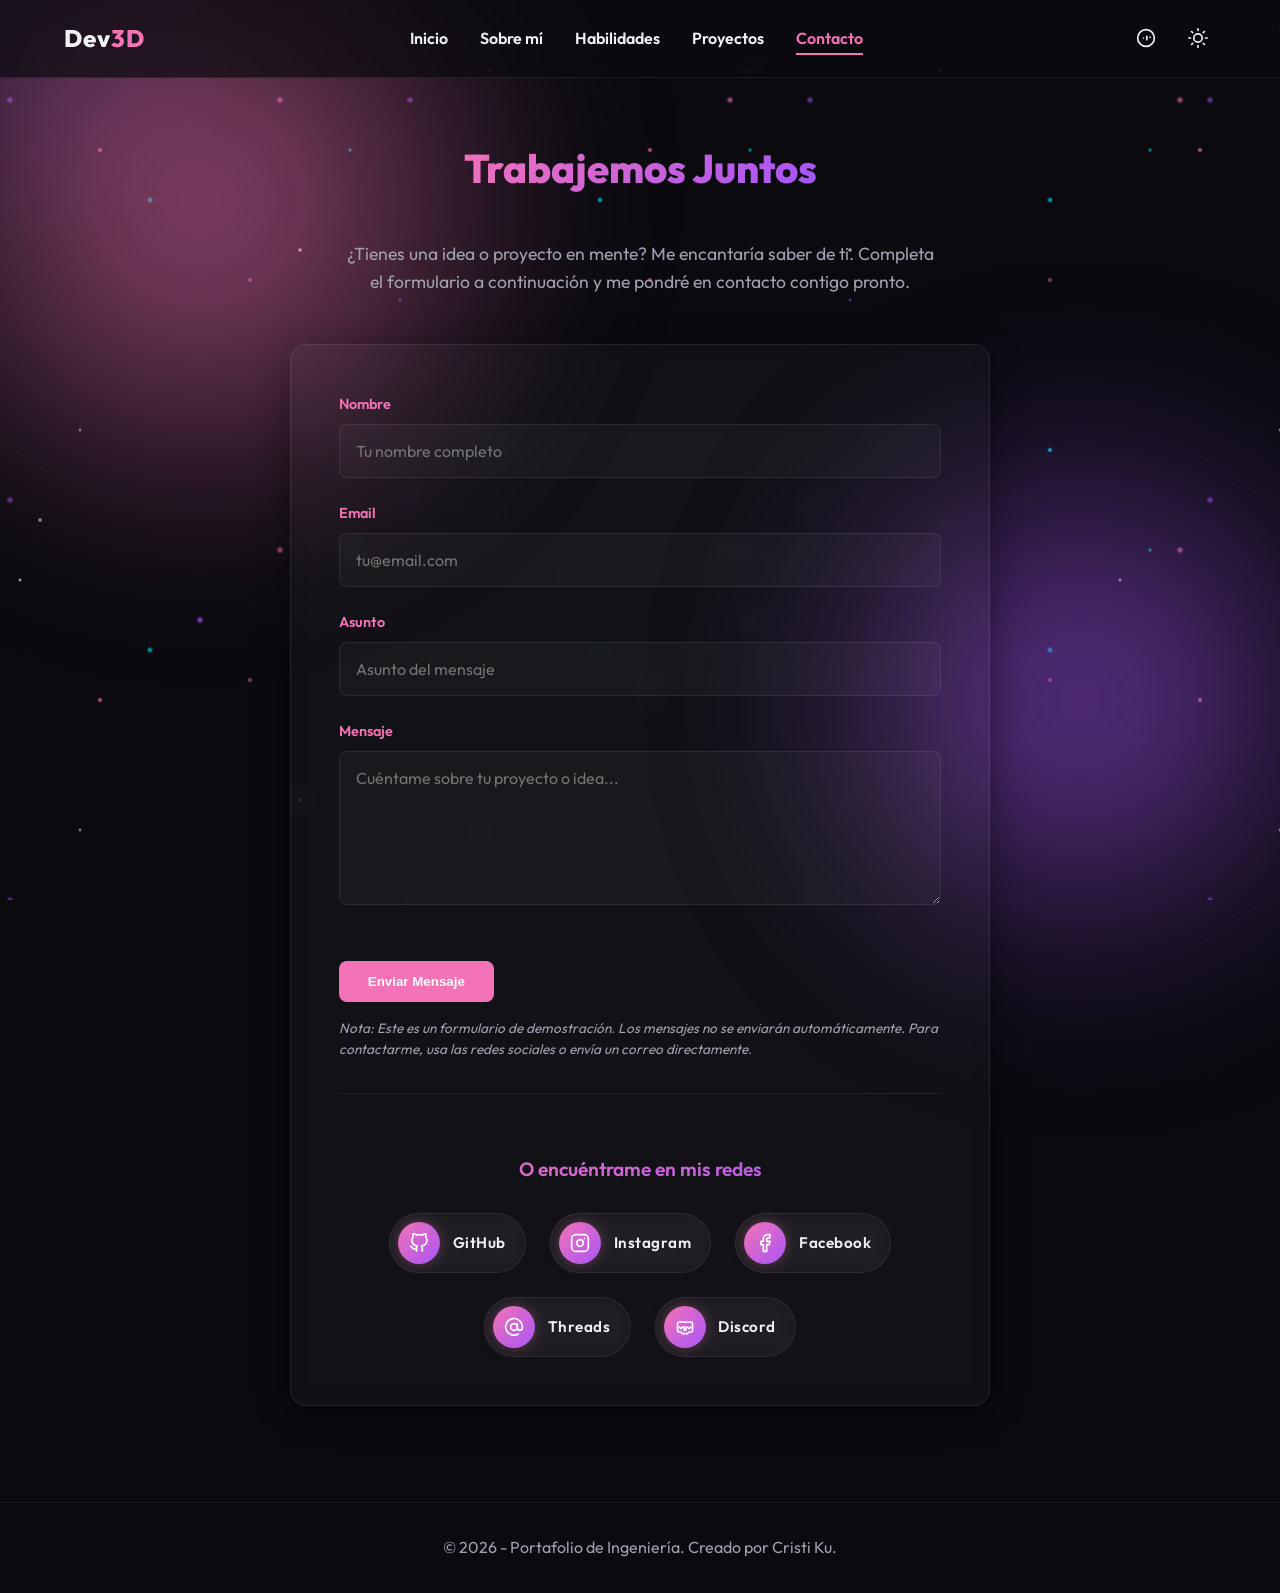
==== contacto.html @ 5390fcb7 "Add new pages: habilidades.html, proyectos.html, and sobre-mi.html with responsive design and intera" ====
<!DOCTYPE html>
<html lang="es">

<head>
    <meta charset="UTF-8">
    <meta name="viewport" content="width=device-width, initial-scale=1.0">
    <title>Contacto | Dev3D</title>

    <!-- Google Fonts -->
    <link rel="preconnect" href="https://fonts.googleapis.com">
    <link rel="preconnect" href="https://fonts.gstatic.com" crossorigin>
    <link href="https://fonts.googleapis.com/css2?family=Outfit:wght@300;400;600;800&display=swap" rel="stylesheet">

    <!-- CSS -->
    <link rel="stylesheet" href="./style.css">
</head>

<body>
    <!-- Efecto Galaxia -->
    <div id="galaxy-stars"></div>
    
    <!-- Efectos Extra Increíbles -->
    <div class="shooting-stars">
        <span></span><span></span><span></span><span></span><span></span><span></span>
    </div>
    <div class="magical-dust"></div>
    <div id="cursor-glow"></div>

    <!-- Navbar -->
    <header class="glass-header">
        <div class="logo">Dev<span>3D</span></div>
        <nav>
            <ul class="nav-links">
                <li><a href="./index.html">Inicio</a></li>
                <li><a href="./sobre-mi.html">Sobre mí</a></li>
                <li><a href="./habilidades.html">Habilidades</a></li>
                <li><a href="./proyectos.html">Proyectos</a></li>
                <li><a href="./contacto.html" class="active">Contacto</a></li>
            </ul>
        </nav>
        <div class="header-buttons">
            <button id="spotify-toggle" class="btn-spotify" title="Abrir Playlist de Spotify">
                <svg xmlns="http://www.w3.org/2000/svg" width="20" height="20" viewBox="0 0 24 24" fill="currentColor">
                    <circle cx="12" cy="12" r="10" fill="none" stroke="currentColor" stroke-width="2"/>
                    <path d="M8 12a1 1 0 1 1 2 0 1 1 0 0 1-2 0zm4-2a1 1 0 1 1 2 0v4a1 1 0 1 1-2 0v-4zm4 1a1 1 0 1 1 2 0 1 1 0 0 1-2 0z" fill="currentColor"/>
                </svg>
            </button>
            <button id="theme-toggle" class="btn-theme">
            <svg class="sun-icon" xmlns="http://www.w3.org/2000/svg" width="20" height="20" viewBox="0 0 24 24"
                fill="none" stroke="currentColor" stroke-width="2" stroke-linecap="round" stroke-linejoin="round">
                <circle cx="12" cy="12" r="5"></circle>
                <line x1="12" y1="1" x2="12" y2="3"></line>
                <line x1="12" y1="21" x2="12" y2="23"></line>
                <line x1="4.22" y1="4.22" x2="5.64" y2="5.64"></line>
                <line x1="18.36" y1="18.36" x2="19.78" y2="19.78"></line>
                <line x1="1" y1="12" x2="3" y2="12"></line>
                <line x1="21" y1="12" x2="23" y2="12"></line>
                <line x1="4.22" y1="19.78" x2="5.64" y2="18.36"></line>
                <line x1="18.36" y1="5.64" x2="19.78" y2="4.22"></line>
            </svg>
            <svg class="moon-icon" xmlns="http://www.w3.org/2000/svg" width="20" height="20" viewBox="0 0 24 24"
                fill="none" stroke="currentColor" stroke-width="2" stroke-linecap="round" stroke-linejoin="round"
                style="display: none;">
                <path d="M21 12.79A9 9 0 1 1 11.21 3 7 7 0 0 0 21 12.79z"></path>
            </svg>
        </button>
    </header>

    <!-- Spotify Modal Widget -->
    <div id="spotify-modal" class="spotify-modal">
        <div class="spotify-modal-content">
            <button class="spotify-close" id="spotify-close">&times;</button>
            <iframe style="border-radius: 12px;" src="https://open.spotify.com/embed/playlist/27rdnpNj0qfIB7ewwz4Sfk?utm_source=generator" width="100%" height="380" frameBorder="0" allowfullscreen="" allow="autoplay; clipboard-write; encrypted-media; fullscreen; picture-in-picture" loading="lazy"></iframe>
        </div>
    </div>

    <!-- Página Contacto -->
    <section class="page-section">
        <h1 class="section-title"><span class="gradient-text">Trabajemos Juntos</span></h1>
        <p class="section-description">¿Tienes una idea o proyecto en mente? Me encantaría saber de ti. Completa el formulario a continuación y me pondré en contacto contigo pronto.</p>

        <div class="contact-container glass-card">
            <form id="contact-form">
                <div class="form-group">
                    <label for="name">Nombre</label>
                    <input type="text" id="name" placeholder="Tu nombre completo" required>
                </div>

                <div class="form-group">
                    <label for="email">Email</label>
                    <input type="email" id="email" placeholder="tu@email.com" required>
                </div>

                <div class="form-group">
                    <label for="subject">Asunto</label>
                    <input type="text" id="subject" placeholder="Asunto del mensaje" required>
                </div>

                <div class="form-group">
                    <label for="message">Mensaje</label>
                    <textarea id="message" rows="6" placeholder="Cuéntame sobre tu proyecto o idea..." required></textarea>
                </div>

                <button type="submit" class="btn-primary">Enviar Mensaje</button>
                <p class="form-note">Nota: Este es un formulario de demostración. Los mensajes no se enviarán automáticamente. Para contactarme, usa las redes sociales o envía un correo directamente.</p>
            </form>

            <!-- Redes Sociales -->
            <div class="social-links">
                <h2 class="gradient-text" style="text-align: center; margin: 2rem 0 1rem; font-weight: 600; font-size: 1.2rem;">O encuéntrame en mis redes</h2>
                <div class="social-icons-container">
                    <a href="https://github.com/CristinaKu16" target="_blank" class="social-icon github" title="GitHub">
                        <span class="icon-wrapper">
                            <svg xmlns="http://www.w3.org/2000/svg" width="24" height="24" viewBox="0 0 24 24" fill="none" stroke="currentColor" stroke-width="2" stroke-linecap="round" stroke-linejoin="round"><path d="M9 19c-5 1.5-5-2.5-7-3m14 6v-3.87a3.37 3.37 0 0 0-.94-2.61c3.14-.35 6.44-1.54 6.44-7A5.44 5.44 0 0 0 20 4.77 5.07 5.07 0 0 0 19.91 1S18.73.65 16 2.48a13.38 13.38 0 0 0-7 0C6.27.65 5.09 1 5.09 1A5.07 5.07 0 0 0 5 4.77a5.44 5.44 0 0 0-1.5 3.78c0 5.42 3.3 6.61 6.44 7A3.37 3.37 0 0 0 9 18.13V22"></path></svg>
                        </span>
                        <span class="social-text">GitHub</span>
                    </a>
                    <a href="https://www.instagram.com/crisnx._/" target="_blank" class="social-icon instagram" title="Instagram">
                        <span class="icon-wrapper">
                            <svg xmlns="http://www.w3.org/2000/svg" width="24" height="24" viewBox="0 0 24 24" fill="none" stroke="currentColor" stroke-width="2" stroke-linecap="round" stroke-linejoin="round"><rect x="2" y="2" width="20" height="20" rx="5" ry="5"></rect><path d="M16 11.37A4 4 0 1 1 12.63 8 4 4 0 0 1 16 11.37z"></path><line x1="17.5" y1="6.5" x2="17.51" y2="6.5"></line></svg>
                        </span>
                        <span class="social-text">Instagram</span>
                    </a>
                    <a href="https://www.facebook.com/share/1BVay3SPo3/" target="_blank" class="social-icon facebook" title="Facebook">
                        <span class="icon-wrapper">
                            <svg xmlns="http://www.w3.org/2000/svg" width="24" height="24" viewBox="0 0 24 24" fill="none" stroke="currentColor" stroke-width="2" stroke-linecap="round" stroke-linejoin="round"><path d="M18 2h-3a5 5 0 0 0-5 5v3H7v4h3v8h4v-8h3l1-4h-4V7a1 1 0 0 1 1-1h3z"></path></svg>
                        </span>
                        <span class="social-text">Facebook</span>
                    </a>
                    <a href="https://www.threads.com/@crisnx._" target="_blank" class="social-icon threads" title="Threads">
                        <span class="icon-wrapper">
                            <svg xmlns="http://www.w3.org/2000/svg" width="24" height="24" viewBox="0 0 24 24" fill="none" stroke="currentColor" stroke-width="2" stroke-linecap="round" stroke-linejoin="round"><circle cx="12" cy="12" r="4"/><path d="M16 8v5a3 3 0 0 0 6 0v-1a10 10 0 1 0-4.8 8.4"/></svg>
                        </span>
                        <span class="social-text">Threads</span>
                    </a>
                    <a href="javascript:void(0);" onclick="alert('Mi usuario de Discord es: cristina_ku');" class="social-icon discord" title="Discord: cristina_ku">
                        <span class="icon-wrapper">
                            <svg xmlns="http://www.w3.org/2000/svg" width="24" height="24" viewBox="0 0 24 24" fill="none" stroke="currentColor" stroke-width="2" stroke-linecap="round" stroke-linejoin="round"><path d="m9 12-2 2-2-2"/><path d="m15 12 2 2 2-2"/><path d="M11 12v4"/><path d="M13 12v4"/><path d="M21 16V8a2 2 0 0 0-2-2H5a2 2 0 0 0-2 2v8a2 2 0 0 0 2 2h2l2 2h6l2-2h2a2 2 0 0 0 2-2z"/></svg>
                        </span>
                        <span class="social-text">Discord</span>
                    </a>
                </div>
            </div>
        </div>
    </section>

    <footer>
        <p>&copy; 2026 - Portafolio de Ingeniería. Creado por Cristi Ku.</p>
    </footer>

    <!-- Script de Temas y Efectos -->
    <script>
        // Cursor Glow
        const cursorGlow = document.getElementById('cursor-glow');
        document.addEventListener('mousemove', (e) => {
            cursorGlow.style.left = e.clientX + 'px';
            cursorGlow.style.top = e.clientY + 'px';
        });

        // Generate Magical Dust
        const dustContainer = document.querySelector('.magical-dust');
        for (let i = 0; i < 40; i++) {
            const particle = document.createElement('div');
            particle.classList.add('dust-particle');
            particle.style.left = Math.random() * 100 + 'vw';
            particle.style.animationDelay = Math.random() * 8 + 's';
            particle.style.animationDuration = 5 + Math.random() * 5 + 's';
            dustContainer.appendChild(particle);
        }

        // Theme Toggle
        const themeToggleBtn = document.getElementById('theme-toggle');
        const sunIcon = document.querySelector('.sun-icon');
        const moonIcon = document.querySelector('.moon-icon');

        themeToggleBtn.addEventListener('click', () => {
            document.body.classList.toggle('light-mode');
            
            if (document.body.classList.contains('light-mode')) {
                sunIcon.style.display = 'none';
                moonIcon.style.display = 'block';
                localStorage.setItem('theme', 'light');
            } else {
                sunIcon.style.display = 'block';
                moonIcon.style.display = 'none';
                localStorage.setItem('theme', 'dark');
            }
        });

        // Cargar tema guardado
        const savedTheme = localStorage.getItem('theme');
        if (savedTheme === 'light') {
            document.body.classList.add('light-mode');
            sunIcon.style.display = 'none';
            moonIcon.style.display = 'block';
        }

        // Formulario
        const contactForm = document.getElementById('contact-form');
        contactForm.addEventListener('submit', (e) => {
            e.preventDefault();
            alert('¡Gracias por tu mensaje! Aunque este es un formulario de demostración, tu mensaje ha sido procesado. Pronto me pondré en contacto contigo.');
            contactForm.reset();
        });

        // Spotify Widget Toggle
        const spotifyToggle = document.getElementById('spotify-toggle');
        const spotifyModal = document.getElementById('spotify-modal');
        const spotifyClose = document.getElementById('spotify-close');

        spotifyToggle.addEventListener('click', () => {
            spotifyModal.classList.toggle('active');
        });

        spotifyClose.addEventListener('click', () => {
            spotifyModal.classList.remove('active');
        });

        spotifyModal.addEventListener('click', (e) => {
            if (e.target === spotifyModal) {
                spotifyModal.classList.remove('active');
            }
        });
    </script>
</body>

</html>
---- style.css ----
/* Variables de CSS para modo oscuro y claro */
:root {
    --bg-primary: #0a0a0f;
    --bg-secondary: #13131a;
    --text-primary: #f0f0f5;
    --text-secondary: #a0a0b0;
    --accent-color: #f472b6;
    --accent-hover: #ec4899;
    --gradient-start: #f472b6;
    --gradient-end: #a855f7;
    --glass-bg: rgba(255, 255, 255, 0.03);
    --glass-border: rgba(255, 255, 255, 0.08);
    --card-shadow: 0 8px 32px 0 rgba(0, 0, 0, 0.37);
    --transition-speed: 0.3s;
}

/* Variables para el modo claro */
body.light-mode {
    --bg-primary: #fdf2f8;
    --bg-secondary: #ffffff;
    --text-primary: #1a1a24;
    --text-secondary: #4a4a5a;
    --accent-color: #ec4899;
    --accent-hover: #db2777;
    --gradient-start: #ec4899;
    --gradient-end: #9333ea;
    --glass-bg: rgba(255, 192, 203, 0.1);
    --glass-border: rgba(236, 72, 153, 0.2);
    --card-shadow: 0 8px 32px 0 rgba(236, 72, 153, 0.15);
}

/* Reset y Base */
* {
    margin: 0;
    padding: 0;
    box-sizing: border-box;
    scroll-behavior: smooth;
}

body {
    font-family: 'Outfit', sans-serif;
    background-color: var(--bg-primary);
    color: var(--text-primary);
    line-height: 1.6;
    transition: background-color var(--transition-speed) ease, color var(--transition-speed) ease;
    overflow-x: hidden;
    position: relative;
    cursor: url('data:image/svg+xml;utf8,<svg xmlns="http://www.w3.org/2000/svg" width="28" height="28" viewBox="0 0 24 24" fill="%23a855f7" stroke="%23ffffff" stroke-width="1.5" stroke-linejoin="round"><path d="M3 3l7.07 16.97 2.51-7.39 7.39-2.51L3 3z"/></svg>') 3 3, auto;
}

/* Custom Cursor para elementos interactivos */
a, button, input, textarea, .btn-primary, .btn-secondary, .social-icon {
    cursor: url('data:image/svg+xml;utf8,<svg xmlns="http://www.w3.org/2000/svg" width="32" height="32" viewBox="0 0 24 24" fill="none" stroke="%23f472b6" stroke-width="2" stroke-linecap="round" stroke-linejoin="round"><circle cx="12" cy="12" r="5"/><line x1="12" y1="1" x2="12" y2="7"/><line x1="12" y1="17" x2="12" y2="23"/><line x1="1" y1="12" x2="7" y2="12"/><line x1="17" y1="12" x2="23" y2="12"/></svg>') 16 16, pointer !important;
}

/* Bolas de luz flotantes y animadas de fondo */
body::before, body::after {
    content: '';
    position: fixed;
    border-radius: 50%;
    filter: blur(100px);
    z-index: -1;
    animation: floatBlobs 20s infinite ease-in-out alternate;
    opacity: 0.7;
    pointer-events: none;
}

body::before {
    width: 700px;
    height: 700px;
    background: radial-gradient(circle, var(--gradient-start) 0%, transparent 70%);
    top: -150px;
    left: -150px;
}

body::after {
    width: 600px;
    height: 600px;
    background: radial-gradient(circle, var(--gradient-end) 0%, transparent 70%);
    bottom: -100px;
    right: -100px;
    animation-direction: alternate-reverse;
    animation-delay: -5s;
}

@keyframes floatBlobs {
    0% {
        transform: translate(0, 0) scale(1) rotate(0deg);
    }
    33% {
        transform: translate(40vw, 20vh) scale(1.4) rotate(45deg);
    }
    66% {
        transform: translate(-20vw, 50vh) scale(0.8) rotate(90deg);
    }
    100% {
        transform: translate(30vw, -20vh) scale(1.2) rotate(180deg);
    }
}

/* Efecto Galaxia (Estrellas en Parallax) */
#galaxy-stars, #galaxy-stars::before, #galaxy-stars::after {
    content: '';
    position: fixed;
    top: 0; left: 0; right: 0; bottom: 0;
    z-index: -2;
    background: transparent;
    pointer-events: none;
}

#galaxy-stars {
    background-image: 
        radial-gradient(2px 2px at 20px 30px, #ffffff, transparent), 
        radial-gradient(3px 3px at 100px 150px, #f472b6, transparent), 
        radial-gradient(4px 4px at 200px 70px, #a855f7, transparent), 
        radial-gradient(2.5px 2.5px at 300px 250px, #ffffff, transparent),
        radial-gradient(3px 3px at 500px 450px, #00f2fe, transparent);
    background-size: 550px 550px;
    animation: starsAnim 60s linear infinite;
    opacity: 0.95;
}

#galaxy-stars::before {
    background-image: 
        radial-gradient(2.5px 2.5px at 40px 70px, #ffffff, transparent), 
        radial-gradient(3.5px 3.5px at 150px 200px, #00f2fe, transparent), 
        radial-gradient(4px 4px at 280px 100px, #f472b6, transparent),
        radial-gradient(2px 2px at 400px 300px, #a855f7, transparent);
    background-size: 450px 450px;
    animation: starsAnim 40s linear infinite;
    opacity: 0.85;
}

#galaxy-stars::after {
    background-image: 
        radial-gradient(4px 4px at 10px 100px, #a855f7, transparent), 
        radial-gradient(2px 2px at 80px 30px, #ffffff, transparent), 
        radial-gradient(3px 3px at 250px 280px, #f472b6, transparent),
        radial-gradient(2.5px 2.5px at 350px 150px, #00f2fe, transparent);
    background-size: 400px 400px;
    animation: starsAnim 25s linear infinite;
    opacity: 0.75;
}

@keyframes starsAnim {
    from { background-position: 0 0; }
    to { background-position: -500px -1000px; }
}

/* Shooting Stars */
.shooting-stars {
    position: fixed;
    top: 0; left: 0; width: 100vw; height: 100vh;
    z-index: -1;
    pointer-events: none;
    transform: rotate(35deg);
}

.shooting-stars span {
    position: absolute;
    top: 50%; left: 50%;
    width: 3px; height: 3px;
    background: #fff;
    border-radius: 50%;
    box-shadow: 0 0 0 4px rgba(255, 255, 255, 0.1), 0 0 0 8px rgba(255, 255, 255, 0.1), 0 0 20px rgba(255, 255, 255, 1);
    animation: shoot 3s linear infinite;
    opacity: 0;
}

.shooting-stars span::before {
    content: '';
    position: absolute;
    top: 50%;
    transform: translateY(-50%);
    width: 200px;
    height: 1px;
    background: linear-gradient(90deg, #fff, transparent);
}

.shooting-stars span:nth-child(1) { top: 10%; left: 20%; animation-delay: 0s; animation-duration: 4s; }
.shooting-stars span:nth-child(2) { top: 30%; left: 80%; animation-delay: 1.5s; animation-duration: 3s; }
.shooting-stars span:nth-child(3) { top: 60%; left: 40%; animation-delay: 2.8s; animation-duration: 5s; }
.shooting-stars span:nth-child(4) { top: 80%; left: 10%; animation-delay: 0.5s; animation-duration: 3.5s; }
.shooting-stars span:nth-child(5) { top: 40%; left: 50%; animation-delay: 3s; animation-duration: 4.5s; }
.shooting-stars span:nth-child(6) { top: 20%; left: 90%; animation-delay: 1s; animation-duration: 3.2s; }

@keyframes shoot {
    0% { transform: translateX(0); opacity: 1; }
    20% { opacity: 1; }
    100% { transform: translateX(-1500px); opacity: 0; }
}

/* Magical Dust Particles */
.magical-dust {
    position: fixed;
    top: 0; left: 0; width: 100vw; height: 100vh;
    z-index: -1;
    pointer-events: none;
}

.dust-particle {
    position: absolute;
    width: 4px; height: 4px;
    background: var(--gradient-end);
    border-radius: 50%;
    box-shadow: 0 0 12px var(--gradient-end);
    animation: floatUp 8s infinite ease-in;
    opacity: 0;
}

@keyframes floatUp {
    0% { transform: translateY(100vh) scale(0); opacity: 0; }
    20% { opacity: 0.8; }
    80% { opacity: 0.5; }
    100% { transform: translateY(-20vh) scale(1.5); opacity: 0; }
}

/* Interactive Cursor Glow */
#cursor-glow {
    position: fixed;
    width: 600px; height: 600px;
    border-radius: 50%;
    background: radial-gradient(circle, rgba(168,85,247,0.15) 0%, transparent 60%);
    pointer-events: none;
    z-index: -1;
    transform: translate(-50%, -50%);
    transition: width 0.3s, height 0.3s;
    mix-blend-mode: screen;
}

/* Tipografía */
h1, h2, h3 {
    font-weight: 800;
    line-height: 1.2;
}

.gradient-text {
    background: linear-gradient(135deg, var(--gradient-start), var(--gradient-end), var(--gradient-start));
    background-size: 200% auto;
    animation: shine 3s linear infinite;
    -webkit-background-clip: text;
    -webkit-text-fill-color: transparent;
    background-clip: text;
    color: transparent;
}

@keyframes shine {
    to {
      background-position: 200% center;
    }
}

.section-title {
    text-align: center;
    font-size: 2.5rem;
    margin-bottom: 3rem;
}

/* Componentes Glassmorphism */
.glass-header {
    position: fixed;
    top: 0;
    width: 100%;
    padding: 1.2rem 5%;
    display: flex;
    justify-content: space-between;
    align-items: center;
    background: rgba(10, 10, 15, 0.7);
    backdrop-filter: blur(12px);
    -webkit-backdrop-filter: blur(12px);
    border-bottom: 1px solid var(--glass-border);
    z-index: 1000;
    transition: background var(--transition-speed) ease;
}

body.light-mode .glass-header {
    background: rgba(248, 249, 250, 0.8);
}

.glass-card {
    background: var(--glass-bg);
    backdrop-filter: blur(10px);
    -webkit-backdrop-filter: blur(10px);
    border: 1px solid var(--glass-border);
    border-radius: 16px;
    box-shadow: var(--card-shadow);
    transition: transform var(--transition-speed) ease, box-shadow var(--transition-speed) ease;
}

.glass-card:hover {
    transform: translateY(-8px) scale(1.02);
    box-shadow: 0 15px 40px 0 rgba(244, 114, 182, 0.25);
    border-color: rgba(244, 114, 182, 0.4);
}

body.light-mode .glass-card:hover {
    transform: translateY(-8px) scale(1.02);
    box-shadow: 0 15px 40px 0 rgba(236, 72, 153, 0.25);
    border-color: rgba(236, 72, 153, 0.4);
}

/* Navbar */
.logo {
    font-size: 1.5rem;
    font-weight: 800;
    letter-spacing: 1px;
}

.logo span {
    color: var(--accent-color);
}

nav ul.nav-links {
    display: flex;
    list-style: none;
    gap: 2rem;
}

nav ul.nav-links a {
    color: var(--text-primary);
    text-decoration: none;
    font-weight: 600;
    font-size: 1rem;
    position: relative;
    transition: all 0.3s;
    display: inline-block;
}

nav ul.nav-links a:hover {
    color: var(--accent-color);
    transform: translateY(-2px);
}

nav ul.nav-links a::after {
    content: '';
    position: absolute;
    width: 0;
    height: 2px;
    bottom: -4px;
    left: 0;
    background-color: var(--accent-color);
    transition: width 0.3s;
}

nav ul.nav-links a:hover::after {
    width: 100%;
}

.btn-theme {
    background: none;
    border: none;
    color: var(--text-primary);
    cursor: pointer;
    padding: 0.5rem;
    border-radius: 50%;
    display: flex;
    align-items: center;
    justify-content: center;
    transition: background 0.3s;
}

.btn-theme:hover {
    background: var(--glass-border);
}

/* Header Buttons Container */
.header-buttons {
    display: flex;
    gap: 1rem;
    align-items: center;
}

/* Spotify Toggle Button */
.btn-spotify {
    background: none;
    border: none;
    color: var(--text-primary);
    cursor: pointer;
    padding: 0.5rem;
    border-radius: 50%;
    display: flex;
    align-items: center;
    justify-content: center;
    transition: all 0.3s;
}

.btn-spotify:hover {
    background: var(--glass-border);
    transform: scale(1.1);
}

.btn-spotify:hover svg {
    filter: drop-shadow(0 0 8px var(--accent-color));
}

/* Spotify Modal */
.spotify-modal {
    position: fixed;
    top: 0;
    left: 0;
    width: 100%;
    height: 100%;
    background: rgba(0, 0, 0, 0.7);
    backdrop-filter: blur(5px);
    z-index: 2000;
    display: flex;
    align-items: center;
    justify-content: center;
    opacity: 0;
    visibility: hidden;
    transition: opacity 0.3s ease, visibility 0.3s ease;
    padding: 2rem;
}

.spotify-modal.active {
    opacity: 1;
    visibility: visible;
}

.spotify-modal-content {
    background: var(--bg-primary);
    border: 1px solid var(--glass-border);
    border-radius: 16px;
    padding: 2rem;
    width: 100%;
    max-width: 500px;
    max-height: 500px;
    overflow-y: auto;
    position: relative;
    box-shadow: 0 20px 60px rgba(0, 0, 0, 0.5);
    animation: slideUp 0.4s ease-out;
}

@keyframes slideUp {
    from {
        opacity: 0;
        transform: translateY(30px);
    }
    to {
        opacity: 1;
        transform: translateY(0);
    }
}

.spotify-close {
    position: absolute;
    top: 1rem;
    right: 1.5rem;
    background: none;
    border: none;
    font-size: 2rem;
    color: var(--text-primary);
    cursor: pointer;
    width: 40px;
    height: 40px;
    display: flex;
    align-items: center;
    justify-content: center;
    border-radius: 50%;
    transition: all 0.3s;
}

.spotify-close:hover {
    background: var(--glass-border);
    transform: rotate(90deg) scale(1.1);
}

/* Botones */
.btn-primary {
    display: inline-block;
    padding: 0.8rem 1.8rem;
    background: var(--accent-color);
    color: #fff;
    text-decoration: none;
    border-radius: 8px;
    font-weight: 600;
    border: none;
    cursor: pointer;
    transition: background 0.3s, transform 0.2s;
    margin-top: 1.5rem;
}

.btn-primary:hover {
    background: var(--accent-hover);
    transform: scale(1.08) translateY(-2px);
    box-shadow: 0 10px 20px -10px var(--accent-color);
}

.btn-secondary {
    display: inline-block;
    padding: 0.6rem 1.4rem;
    background: transparent;
    color: var(--accent-color);
    text-decoration: none;
    border-radius: 8px;
    font-weight: 600;
    border: 1px solid var(--accent-color);
    transition: all 0.3s;
}

.btn-secondary:hover {
    background: var(--accent-color);
    color: #fff;
    transform: scale(1.08) translateY(-2px);
    box-shadow: 0 10px 20px -10px var(--accent-color);
}

/* Secciones Generales */
section {
    padding: 6rem 5% 4rem;
    min-height: 100vh;
}

/* Hero / Sobre mí */
.hero-section {
    display: flex;
    align-items: center;
    justify-content: space-between;
    gap: 3rem;
    padding-top: 8rem;
}

.hero-content {
    flex: 1;
    padding: 3rem;
    z-index: 10;
    text-align: center;
}

.hero-content h1 {
    font-size: 3.5rem;
    margin-bottom: 1rem;
}

.hero-content p {
    color: var(--text-secondary);
    font-size: 1.1rem;
    margin-bottom: 2rem;
}

/* Interactive Animations for Hero */
.interactive-card {
    position: relative;
    overflow: visible; /* To allow badges to float outside slightly */
    animation: fadeUp 1s cubic-bezier(0.165, 0.84, 0.44, 1) forwards;
}

/* Pseudo element for glowing orb background effect */
.interactive-card::before {
    content: '';
    position: absolute;
    top: -50%;
    left: -50%;
    width: 200%;
    height: 200%;
    background: radial-gradient(circle, rgba(244,114,182,0.08) 0%, rgba(168,85,247,0.03) 40%, transparent 70%);
    pointer-events: none;
    animation: rotateOrb 20s linear infinite;
    z-index: -1;
}

@keyframes rotateOrb {
    0% { transform: rotate(0deg); }
    100% { transform: rotate(360deg); }
}

.floating-badges {
    position: absolute;
    top: -25px;
    left: 0;
    right: 0;
    display: flex;
    justify-content: space-around;
    pointer-events: none;
    z-index: 20;
}

.badge {
    background: var(--glass-bg);
    border: 1px solid rgba(244,114,182,0.5);
    padding: 0.5rem 1.2rem;
    border-radius: 20px;
    font-size: 0.9rem;
    font-weight: 600;
    color: var(--text-primary);
    backdrop-filter: blur(10px);
    box-shadow: 0 5px 15px rgba(244,114,182,0.2);
    animation: floatBadge 4s ease-in-out infinite alternate;
}

.badge-1 { animation-delay: 0s; transform-origin: center; }
.badge-2 { animation-delay: 2s; top: 15px; position: relative; }

@keyframes floatBadge {
    0% { transform: translateY(0px) rotate(-3deg); }
    100% { transform: translateY(-12px) rotate(3deg); }
}

.animated-title {
    display: flex;
    flex-direction: column;
    align-items: center;
    gap: 0.2rem;
    margin-bottom: 1.5rem;
    position: relative;
    z-index: 2;
}

.greeting {
    font-size: 1.4rem;
    font-weight: 400;
    color: var(--text-secondary);
    letter-spacing: 3px;
    text-transform: uppercase;
    opacity: 0;
    animation: slideRight 0.8s ease forwards 0.2s;
}

.name-highlight {
    font-size: 3.2rem;
    line-height: 1.1;
    opacity: 0;
    animation: popIn 0.8s cubic-bezier(0.175, 0.885, 0.32, 1.275) forwards 0.5s;
    text-shadow: 0 0 25px rgba(244,114,182,0.4);
}

.animated-desc {
    opacity: 0;
    animation: fadeUp 0.8s ease forwards 0.8s;
}

.animated-grid {
    opacity: 0;
    animation: fadeUp 0.8s ease forwards 1.1s;
}

.interactive-card .btn-primary {
    opacity: 0;
    animation: fadeUp 0.8s ease forwards 1.4s;
    position: relative;
    overflow: hidden;
}

.interactive-card .btn-primary::after {
    content: '';
    position: absolute;
    top: 0;
    left: -100%;
    width: 50%;
    height: 100%;
    background: linear-gradient(90deg, transparent, rgba(255,255,255,0.4), transparent);
    animation: shineSweep 3s infinite 2s;
}

@keyframes shineSweep {
    0% { left: -100%; }
    20% { left: 200%; }
    100% { left: 200%; }
}

@keyframes fadeUp {
    from { opacity: 0; transform: translateY(30px); }
    to { opacity: 1; transform: translateY(0); }
}

@keyframes slideRight {
    from { opacity: 0; transform: translateX(-40px); }
    to { opacity: 1; transform: translateX(0); }
}

@keyframes popIn {
    from { opacity: 0; transform: scale(0.85); }
    to { opacity: 1; transform: scale(1); }
}

/* Información Personal */
.personal-info-grid {
    display: grid;
    grid-template-columns: repeat(auto-fit, minmax(200px, 1fr));
    gap: 1.2rem;
    margin-bottom: 2rem;
    text-align: left;
}

.info-item {
    background: var(--glass-bg);
    border: 1px solid var(--glass-border);
    padding: 1rem;
    border-radius: 10px;
    display: flex;
    flex-direction: column;
    gap: 0.3rem;
    transition: transform var(--transition-speed) ease, box-shadow var(--transition-speed) ease;
}

.info-item:hover {
    transform: translateY(-5px);
    box-shadow: 0 5px 15px rgba(244, 114, 182, 0.15);
    border-color: rgba(244, 114, 182, 0.3);
}

.info-label {
    font-size: 0.85rem;
    color: var(--accent-color);
    font-weight: 600;
    text-transform: uppercase;
    letter-spacing: 0.5px;
}

.info-value {
    font-size: 1rem;
    color: var(--text-primary);
    font-weight: 500;
}

.info-list {
    list-style: none;
    margin: 0;
    padding: 0;
    font-size: 1rem;
    color: var(--text-primary);
    font-weight: 500;
}

.info-list li {
    margin-bottom: 0.2rem;
    position: relative;
    padding-left: 1rem;
}

.info-list li:last-child {
    margin-bottom: 0;
}

.info-list li::before {
    content: '•';
    position: absolute;
    left: 0;
    color: var(--accent-color);
}

/* Contenedor Imagen Personal */
.image-wrapper {
    flex: 1;
    position: relative;
    max-width: 500px;
    height: 500px;
    display: flex;
    align-items: center;
    justify-content: center;
}

.profile-image {
    width: 100%;
    height: 100%;
    object-fit: cover;
    border-radius: 16px;
    transition: transform var(--transition-speed) ease;
}

.image-wrapper:hover .profile-image {
    transform: scale(1.03);
}

/* Habilidades */
.skills-grid {
    display: grid;
    grid-template-columns: repeat(auto-fit, minmax(280px, 1fr));
    gap: 2rem;
}

.skill-card {
    padding: 2.5rem;
    text-align: center;
}

.skill-icon {
    font-size: 3.5rem;
    margin-bottom: 1rem;
    filter: drop-shadow(0 0 15px var(--accent-color));
    animation: bounceIcon 3s infinite ease-in-out;
}

@keyframes bounceIcon {
    0%, 100% { transform: translateY(0); }
    50% { transform: translateY(-10px); }
}

.skill-card h3 {
    margin-bottom: 1rem;
    color: var(--accent-color);
    font-size: 1.5rem;
}

.skill-card p {
    color: var(--text-secondary);
}

/* Proyectos */
.project-iframe {
    width: 100%;
    height: 420px;
    border: none;
    border-radius: 12px;
    margin-top: 1rem;
    background: var(--bg-secondary);
    box-shadow: 0 10px 30px rgba(0,0,0,0.35);
}

.iframe-controls {
    display: flex;
    align-items: center;
    gap: 1rem;
    margin-top: 0.5rem;
}

.iframe-controls .hint-text {
    color: var(--text-secondary);
    font-size: 0.85rem;
}

/* Poster overlay para carga bajo demanda */
.iframe-poster {
    width: 100%;
    height: 420px;
    border-radius: 12px;
    background: linear-gradient(135deg, rgba(244,114,182,0.06), rgba(168,85,247,0.04));
    display: flex;
    align-items: center;
    justify-content: center;
    text-align: center;
    padding: 2rem;
    margin-bottom: 1rem;
}

.iframe-poster .poster-content {
    max-width: 420px;
    color: var(--text-primary);
}

.poster-icon {
    font-size: 3rem;
    margin-bottom: 0.6rem;
}

.poster-sub {
    color: var(--text-secondary);
    margin-bottom: 1rem;
}

.play-btn {
    display: inline-flex;
    align-items: center;
    gap: 0.6rem;
    padding: 0.7rem 1.2rem;
    border-radius: 999px;
    box-shadow: 0 8px 30px rgba(168,85,247,0.18);
}

/* Cuando el poster se oculta, el iframe queda visible en su lugar */
.iframe-poster[hidden], .iframe-poster[style*="display: none"] {
    display: none !important;
}

/* Ensure project cards accommodate iframe */
.project-card {
    overflow: hidden;
    display: flex;
    flex-direction: column;
    min-height: 0; /* allow content to determine height to avoid empty space */
}

.projects-container {
    display: grid;
    grid-template-columns: repeat(auto-fit, minmax(350px, 1fr));
    gap: 2.5rem;
}

.rive-placeholder, .project-image-placeholder {
    height: 200px;
    background: linear-gradient(135deg, rgba(244,114,182,0.1), rgba(168,85,247,0.1));
    display: flex;
    align-items: center;
    justify-content: center;
    color: var(--text-secondary);
    text-align: center;
    padding: 1rem;
    border-bottom: 1px solid var(--glass-border);
}

.project-info {
    padding: 2rem;
    flex-grow: 1;
    display: flex;
    flex-direction: column;
}

.project-info h3 {
    margin-bottom: 1rem;
}

.project-info p {
    color: var(--text-secondary);
    margin-bottom: 1.5rem;
    flex-grow: 1;
}

/* Contacto */
.contact-container {
    max-width: 600px;
    margin: 0 auto;
    padding: 3rem;
}

.form-group {
    margin-bottom: 1.5rem;
}

.form-group label {
    display: block;
    margin-bottom: 0.5rem;
    font-weight: 600;
}

.form-group input, .form-group textarea {
    width: 100%;
    padding: 1rem;
    background: var(--bg-secondary);
    border: 1px solid var(--glass-border);
    border-radius: 8px;
    color: var(--text-primary);
    font-family: inherit;
    transition: border-color 0.3s;
}

.form-group input:focus, .form-group textarea:focus {
    outline: none;
    border-color: var(--accent-color);
    box-shadow: 0 0 15px rgba(244, 114, 182, 0.4);
}

/* Redes Sociales */
.social-links {
    margin-top: 2rem;
    padding-top: 2rem;
    border-top: 1px solid var(--glass-border);
}

.social-icons-container {
    display: flex;
    justify-content: center;
    flex-wrap: wrap;
    gap: 1.5rem;
    margin-top: 2rem;
}

.social-icon {
    display: flex;
    align-items: center;
    gap: 0.8rem;
    text-decoration: none;
    padding: 0.5rem 1.2rem 0.5rem 0.5rem;
    border-radius: 50px;
    background: var(--glass-bg);
    border: 1px solid var(--glass-border);
    backdrop-filter: blur(10px);
    -webkit-backdrop-filter: blur(10px);
    transition: all 0.4s cubic-bezier(0.175, 0.885, 0.32, 1.275);
    color: var(--text-primary);
}

.icon-wrapper {
    display: flex;
    align-items: center;
    justify-content: center;
    width: 42px;
    height: 42px;
    border-radius: 50%;
    background: linear-gradient(135deg, var(--gradient-start), var(--gradient-end));
    color: white;
    box-shadow: 0 0 15px rgba(244, 114, 182, 0.3);
    transition: all 0.4s ease;
}

.icon-wrapper svg {
    width: 20px;
    height: 20px;
    transition: transform 0.4s ease;
}

.social-text {
    font-weight: 600;
    font-size: 0.95rem;
    letter-spacing: 0.5px;
}

/* Colores específicos por red social en hover */
.social-icon.github:hover {
    border-color: #6e5494; /* GitHub purple */
    box-shadow: 0 10px 20px -5px rgba(110, 84, 148, 0.4);
    transform: translateY(-5px);
}
.social-icon.github:hover .icon-wrapper {
    background: #6e5494;
    box-shadow: 0 0 20px rgba(110, 84, 148, 0.6);
}

body.light-mode .social-icon.github:hover {
    border-color: #24292e;
    box-shadow: 0 10px 20px -5px rgba(36, 41, 46, 0.15);
}
body.light-mode .social-icon.github:hover .icon-wrapper {
    background: #24292e;
    box-shadow: 0 0 20px rgba(36, 41, 46, 0.2);
}

.social-icon.instagram:hover {
    border-color: #E1306C;
    box-shadow: 0 10px 20px -5px rgba(225, 48, 108, 0.4);
    transform: translateY(-5px);
}
.social-icon.instagram:hover .icon-wrapper {
    background: linear-gradient(45deg, #f09433 0%, #e6683c 25%, #dc2743 50%, #cc2366 75%, #bc1888 100%);
    box-shadow: 0 0 20px rgba(225, 48, 108, 0.6);
}

.social-icon.facebook:hover {
    border-color: #1877F2;
    box-shadow: 0 10px 20px -5px rgba(24, 119, 242, 0.4);
    transform: translateY(-5px);
}
.social-icon.facebook:hover .icon-wrapper {
    background: #1877F2;
    box-shadow: 0 0 20px rgba(24, 119, 242, 0.6);
}

.social-icon.threads:hover {
    border-color: var(--text-primary);
    box-shadow: 0 10px 20px -5px rgba(255, 255, 255, 0.1);
    transform: translateY(-5px);
}
.social-icon.threads:hover .icon-wrapper {
    background: #111111;
    color: #ffffff;
    box-shadow: 0 0 20px rgba(255, 255, 255, 0.2);
}
body.light-mode .social-icon.threads:hover .icon-wrapper {
    background: #ffffff;
    color: #000000;
    box-shadow: 0 0 20px rgba(0, 0, 0, 0.15);
}
body.light-mode .social-icon.threads:hover {
    border-color: #000000;
    box-shadow: 0 10px 20px -5px rgba(0, 0, 0, 0.15);
}

.social-icon.discord:hover {
    border-color: #5865F2;
    box-shadow: 0 10px 20px -5px rgba(88, 101, 242, 0.4);
    transform: translateY(-5px);
}
.social-icon.discord:hover .icon-wrapper {
    background: #5865F2;
    box-shadow: 0 0 20px rgba(88, 101, 242, 0.6);
}

.social-icon:hover .icon-wrapper svg {
    transform: scale(1.15) rotate(5deg);
}

footer {
    text-align: center;
    padding: 2rem;
    border-top: 1px solid var(--glass-border);
    color: var(--text-secondary);
    margin-top: 2rem;
}

/* Responsive */
@media (max-width: 968px) {
    .hero-section {
        flex-direction: column;
    }
    
    .image-wrapper {
        width: 100%;
        height: 400px;
    }
}

@media (max-width: 768px) {
    nav ul.nav-links {
        display: none; /* En un proyecto real aquí iría un menú hamburguesa */
    }
    
    .hero-content {
        padding: 2rem;
    }
    
    .hero-content h1 {
        font-size: 2.5rem;
    }
}

/* ==================== NUEVOS ESTILOS PARA MULTI-PÁGINA ==================== */

/* Página Section General */
.page-section {
    padding-top: 9rem;
}

.section-description {
    text-align: center;
    color: var(--text-secondary);
    font-size: 1.1rem;
    margin-bottom: 3rem;
    max-width: 600px;
    margin-left: auto;
    margin-right: auto;
}

/* Sobre mí */
.about-hero {
    display: flex;
    align-items: center;
    gap: 3rem;
    margin-bottom: 4rem;
}

.about-content {
    flex: 1;
    padding: 2rem;
}

.about-content h2 {
    font-size: 2.5rem;
    margin-bottom: 1.5rem;
}

.about-intro {
    font-size: 1.1rem;
    color: var(--text-secondary);
    margin-bottom: 1.5rem;
    line-height: 1.8;
}

.about-content p {
    color: var(--text-secondary);
    margin-bottom: 1rem;
    line-height: 1.8;
}

.subsection-title {
    font-size: 2rem;
    margin-bottom: 2.5rem;
    text-align: center;
}

/* Info Section */
.info-section {
    margin-bottom: 4rem;
}

.personal-info-grid {
    display: grid;
    grid-template-columns: repeat(auto-fit, minmax(280px, 1fr));
    gap: 2rem;
    margin-bottom: 3rem;
}

.info-item {
    padding: 1.5rem;
    padding-top: 2rem;
    position: relative;
}

.info-item:hover {
    transform: translateY(-8px);
}

.info-label {
    display: block;
    font-weight: 600;
    color: var(--accent-color);
    margin-bottom: 0.5rem;
    font-size: 0.9rem;
    text-transform: uppercase;
    letter-spacing: 1px;
}

.info-value {
    display: block;
    color: var(--text-primary);
    font-size: 1rem;
    font-weight: 500;
}

.info-list {
    list-style: none;
    color: var(--text-primary);
}

.info-list li {
    padding: 0.3rem 0;
    position: relative;
    padding-left: 1.2rem;
}

.info-list li::before {
    content: '✓';
    position: absolute;
    left: 0;
    color: var(--accent-color);
    font-weight: bold;
}

/* Features Section (Home) */
.features-section {
    background: transparent;
    padding: 4rem 5%;
}

.features-grid {
    display: grid;
    grid-template-columns: repeat(auto-fit, minmax(300px, 1fr));
    gap: 2rem;
}

.feature-card {
    padding: 2rem;
    text-align: center;
    transition: all 0.3s ease;
}

.feature-card:hover {
    transform: translateY(-12px);
}

.feature-icon {
    font-size: 3rem;
    margin-bottom: 1rem;
    display: inline-block;
    animation: floatIcon 4s ease-in-out infinite;
}

.feature-card:hover .feature-icon {
    transform: scale(1.2) rotate(5deg);
    animation: none;
}

.feature-card h3 {
    font-size: 1.5rem;
    margin-bottom: 1rem;
    color: var(--text-primary);
}

.feature-card p {
    color: var(--text-secondary);
    line-height: 1.6;
}

@keyframes floatIcon {
    0%, 100% { transform: translateY(0); }
    50% { transform: translateY(-10px); }
}

/* CTA Section */
.cta-section {
    margin: 3rem 0;
    padding: 4rem 5%;
}

.cta-content {
    text-align: center;
    padding: 3rem;
}

.cta-content h2 {
    font-size: 2.2rem;
    margin-bottom: 1rem;
}

.cta-content p {
    font-size: 1.1rem;
    color: var(--text-secondary);
    margin-bottom: 2rem;
    max-width: 600px;
    margin-left: auto;
    margin-right: auto;
}

/* CTA Buttons */
.cta-buttons {
    display: flex;
    gap: 1.5rem;
    justify-content: center;
    flex-wrap: wrap;
    margin-top: 2rem;
}

/* Projects */
.projects-container {
    display: grid;
    grid-template-columns: repeat(auto-fit, minmax(350px, 1fr));
    gap: 2rem;
    margin-bottom: 4rem;
}

.project-card {
    display: flex;
    flex-direction: column;
    overflow: hidden;
    padding: 2rem;
    transition: all 0.3s ease;
}

.project-card:hover {
    transform: translateY(-12px);
}

.project-image-placeholder {
    width: 100%;
    height: 250px;
    background: linear-gradient(135deg, var(--gradient-start), var(--gradient-end));
    border-radius: 12px;
    display: flex;
    flex-direction: column;
    align-items: center;
    justify-content: center;
    margin-bottom: 1.5rem;
    opacity: 0.8;
}

.project-info {
    flex: 1;
}

.project-info h3 {
    font-size: 1.4rem;
    margin-bottom: 1rem;
    color: var(--text-primary);
}

.project-info p {
    color: var(--text-secondary);
    margin-bottom: 1.5rem;
    line-height: 1.6;
}

.project-tags {
    display: flex;
    flex-wrap: wrap;
    gap: 0.7rem;
    margin-bottom: 1.5rem;
}

.tag {
    display: inline-block;
    padding: 0.4rem 1rem;
    background: rgba(244, 114, 182, 0.1);
    border: 1px solid var(--accent-color);
    color: var(--accent-color);
    border-radius: 20px;
    font-size: 0.85rem;
    font-weight: 500;
    transition: all 0.3s;
}

.tag:hover {
    background: var(--accent-color);
    color: #fff;
    transform: scale(1.05);
}

.project-links {
    display: flex;
    gap: 1rem;
    flex-wrap: wrap;
}

.project-links .btn-secondary {
    flex: 1;
    min-width: 150px;
    text-align: center;
    margin-top: 0;
    padding: 0.6rem 1rem;
}

/* Contact Form */
.contact-container {
    max-width: 700px;
    margin: 0 auto;
    padding: 3rem;
}

.form-group {
    margin-bottom: 1.5rem;
}

.form-group label {
    display: block;
    margin-bottom: 0.5rem;
    font-weight: 600;
    color: var(--accent-color);
    font-size: 0.9rem;
}

.form-group input,
.form-group textarea {
    width: 100%;
    padding: 1rem;
    background: var(--glass-bg);
    border: 1px solid var(--glass-border);
    border-radius: 8px;
    color: var(--text-primary);
    font-family: 'Outfit', sans-serif;
    font-size: 1rem;
    transition: all 0.3s;
}

.form-group input:focus,
.form-group textarea:focus {
    outline: none;
    border-color: var(--accent-color);
    box-shadow: 0 0 0 3px rgba(244, 114, 182, 0.1);
}

.form-group textarea {
    resize: vertical;
}

.form-note {
    margin-top: 1rem;
    font-size: 0.85rem;
    color: var(--text-secondary);
    font-style: italic;
}

/* Spotify Widget */
.spotify-widget {
    position: fixed;
    bottom: 20px;
    right: 20px;
    width: 300px;
    max-height: 400px;
    z-index: 500;
    border-radius: 12px;
    overflow: hidden;
    box-shadow: 0 10px 40px rgba(0, 0, 0, 0.3);
    animation: slideInRight 0.5s ease-out;
}

@keyframes slideInRight {
    from {
        opacity: 0;
        transform: translateX(350px);
    }
    to {
        opacity: 1;
        transform: translateX(0);
    }
}

@media (max-width: 768px) {
    .spotify-widget {
        width: 280px;
        bottom: 10px;
        right: 10px;
    }
    
    .projects-container {
        grid-template-columns: 1fr;
    }
    
    .about-hero {
        flex-direction: column;
        gap: 2rem;
    }
    
    .cta-buttons {
        flex-direction: column;
    }
    
    .cta-buttons a {
        width: 100%;
    }
}

/* Active Navigation Link */
nav ul.nav-links a.active {
    color: var(--accent-color);
}

nav ul.nav-links a.active::after {
    width: 100%;
}
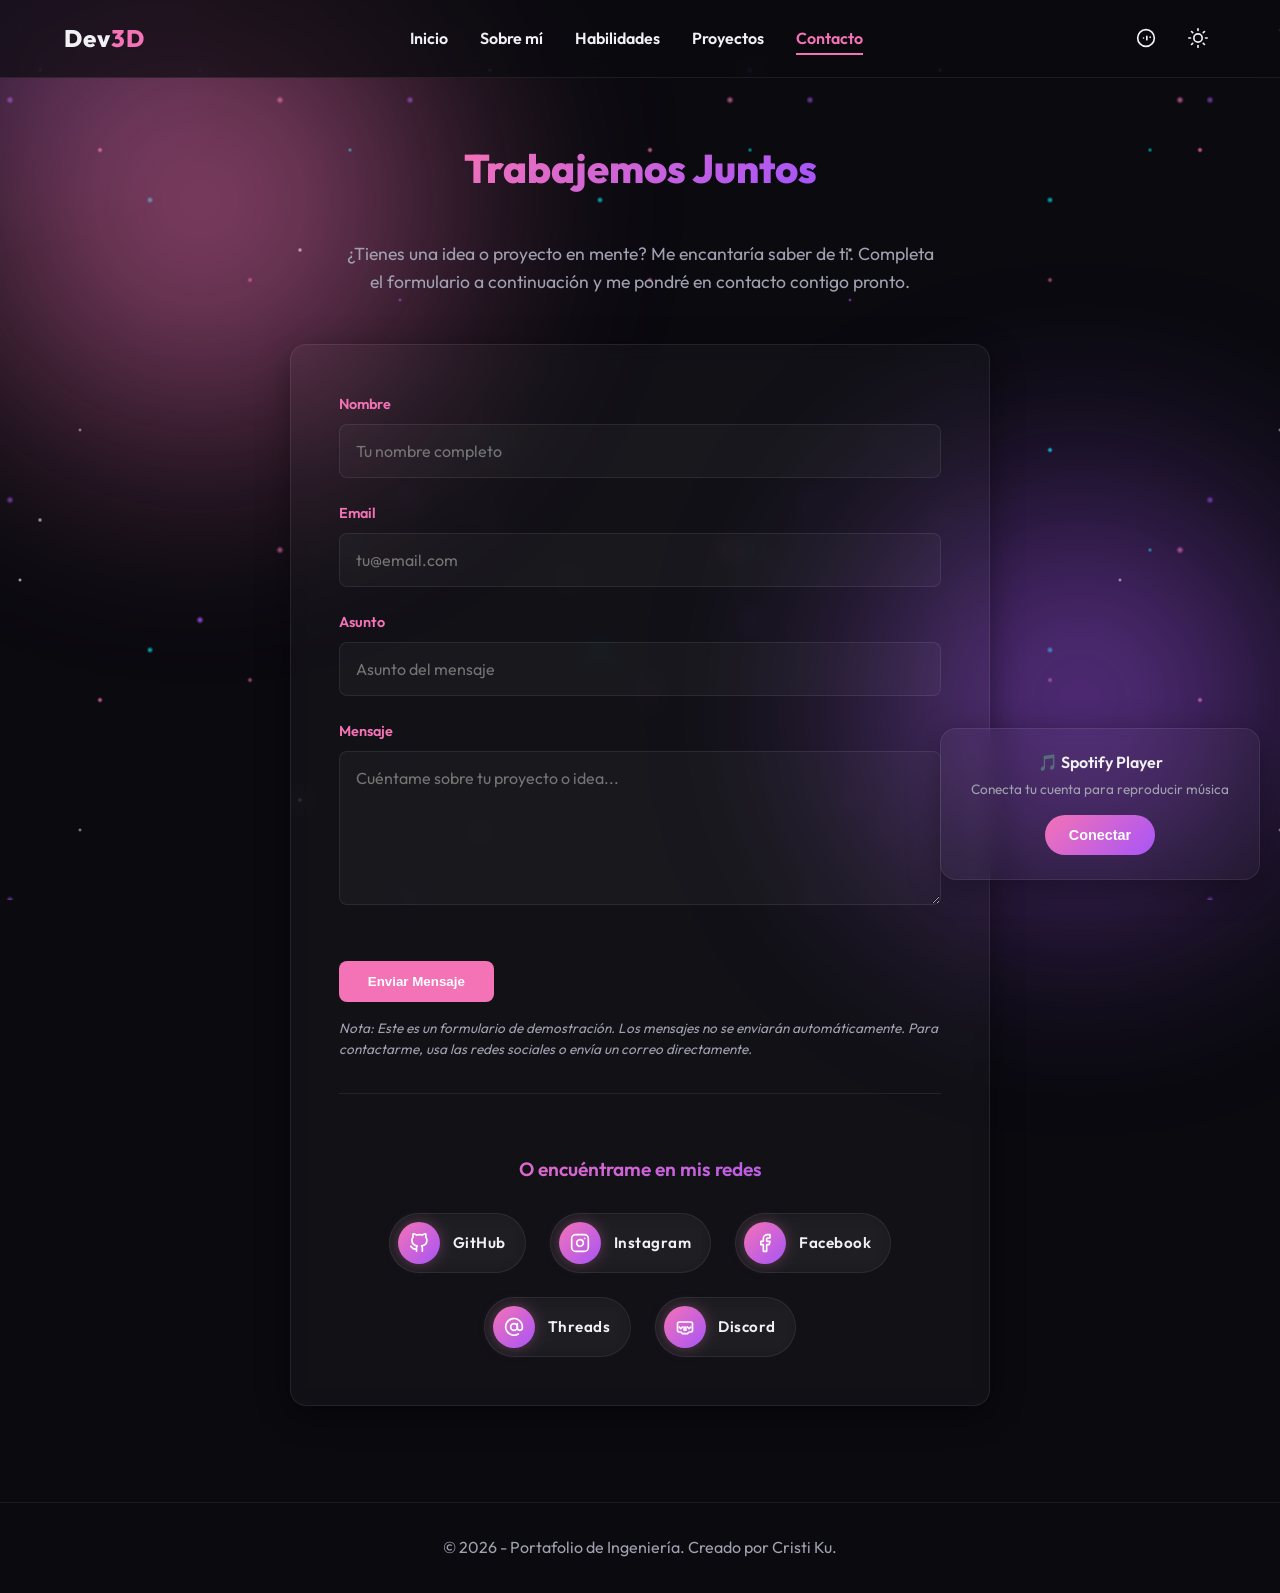
==== commit 4d1da8d3: "feat: implement minimalist Spotify player with authentication and playback controls across all pages" ====
--- a/contacto.html
+++ b/contacto.html
@@ -222,6 +222,38 @@
             }
         });
     </script>
+
+    <!-- Reproductor de Spotify Minimalista -->
+    <div class="spotify-player-container">
+        <div id="spotify-login">
+            <h3>🎵 Spotify Player</h3>
+            <p>Conecta tu cuenta para reproducir música</p>
+            <button class="spotify-login-btn" onclick="window.spotifyPlayer?.loginWithSpotify()">Conectar</button>
+        </div>
+        
+        <div id="spotify-player">
+            <div class="spotify-track-info">
+                <img id="track-image" src="" alt="Album" style="display: none;">
+                <div class="spotify-track-text">
+                    <div id="track-name">Sin canción</div>
+                    <div id="track-artist">-</div>
+                </div>
+            </div>
+            
+            <select id="playlist-select"></select>
+            
+            <div class="spotify-controls">
+                <button class="spotify-btn" id="prev-btn" title="Anterior">⏮</button>
+                <button class="spotify-btn" id="play-btn" title="Reproducir/Pausar">▶</button>
+                <button class="spotify-btn" id="next-btn" title="Siguiente">⏭</button>
+            </div>
+            
+            <button class="spotify-logout-btn" id="spotify-logout">Desconectar</button>
+        </div>
+    </div>
+
+    <!-- Script del Reproductor Spotify -->
+    <script src="./spotify-player.js"></script>
 </body>
 
 </html>
--- a/style.css
+++ b/style.css
@@ -1494,3 +1494,219 @@
 nav ul.nav-links a.active::after {
     width: 100%;
 }
+
+/* ==========================================
+   REPRODUCTOR DE SPOTIFY MINIMALISTA
+   ========================================== */
+
+.spotify-player-container {
+    position: fixed;
+    bottom: 20px;
+    right: 20px;
+    z-index: 999;
+    animation: slideInRight 0.5s ease-out;
+}
+
+/* Sección de Login */
+#spotify-login {
+    background: var(--glass-bg);
+    backdrop-filter: blur(10px);
+    border: 1px solid var(--glass-border);
+    border-radius: 16px;
+    padding: 1.5rem;
+    width: 320px;
+    box-shadow: var(--card-shadow);
+    text-align: center;
+}
+
+#spotify-login h3 {
+    color: var(--text-primary);
+    margin-bottom: 0.5rem;
+    font-size: 1rem;
+    font-weight: 600;
+}
+
+#spotify-login p {
+    color: var(--text-secondary);
+    font-size: 0.85rem;
+    margin-bottom: 1rem;
+    line-height: 1.4;
+}
+
+.spotify-login-btn {
+    background: linear-gradient(135deg, var(--gradient-start), var(--gradient-end));
+    color: white;
+    border: none;
+    padding: 0.75rem 1.5rem;
+    border-radius: 25px;
+    font-weight: 600;
+    cursor: pointer;
+    transition: transform 0.2s, box-shadow 0.2s;
+    font-size: 0.9rem;
+}
+
+.spotify-login-btn:hover {
+    transform: translateY(-2px);
+    box-shadow: 0 8px 20px rgba(244, 114, 182, 0.3);
+}
+
+/* Reproductor Minimalista */
+#spotify-player {
+    background: var(--glass-bg);
+    backdrop-filter: blur(10px);
+    border: 1px solid var(--glass-border);
+    border-radius: 16px;
+    padding: 1.25rem;
+    width: 320px;
+    box-shadow: var(--card-shadow);
+    display: none;
+}
+
+/* Información de la Canción Actual */
+.spotify-track-info {
+    display: flex;
+    gap: 1rem;
+    margin-bottom: 1.25rem;
+    align-items: flex-start;
+}
+
+#track-image {
+    width: 60px;
+    height: 60px;
+    border-radius: 8px;
+    object-fit: cover;
+    background: var(--bg-secondary);
+}
+
+.spotify-track-text {
+    flex: 1;
+    min-width: 0;
+}
+
+#track-name {
+    color: var(--text-primary);
+    font-weight: 600;
+    font-size: 0.95rem;
+    margin-bottom: 0.25rem;
+    white-space: nowrap;
+    overflow: hidden;
+    text-overflow: ellipsis;
+}
+
+#track-artist {
+    color: var(--text-secondary);
+    font-size: 0.8rem;
+    white-space: nowrap;
+    overflow: hidden;
+    text-overflow: ellipsis;
+}
+
+/* Selector de Playlists */
+#playlist-select {
+    width: 100%;
+    padding: 0.65rem;
+    background: var(--bg-secondary);
+    color: var(--text-primary);
+    border: 1px solid var(--glass-border);
+    border-radius: 8px;
+    font-size: 0.85rem;
+    margin-bottom: 1rem;
+    cursor: pointer;
+    font-family: 'Outfit', sans-serif;
+    transition: border-color 0.2s;
+}
+
+#playlist-select:hover,
+#playlist-select:focus {
+    border-color: var(--accent-color);
+    outline: none;
+}
+
+/* Controles de Reproducción */
+.spotify-controls {
+    display: flex;
+    gap: 0.75rem;
+    justify-content: center;
+    margin-bottom: 1rem;
+}
+
+.spotify-btn {
+    background: var(--bg-secondary);
+    color: var(--text-primary);
+    border: 1px solid var(--glass-border);
+    width: 40px;
+    height: 40px;
+    border-radius: 50%;
+    display: flex;
+    align-items: center;
+    justify-content: center;
+    cursor: pointer;
+    transition: all 0.2s;
+    font-size: 0.9rem;
+}
+
+.spotify-btn:hover {
+    background: var(--accent-color);
+    color: white;
+    border-color: var(--accent-color);
+    transform: scale(1.1);
+}
+
+.spotify-btn:active {
+    transform: scale(0.95);
+}
+
+#play-btn {
+    background: var(--accent-color);
+    color: white;
+    border-color: var(--accent-color);
+    width: 48px;
+    height: 48px;
+    font-weight: 600;
+}
+
+#play-btn:hover {
+    background: var(--accent-hover);
+    border-color: var(--accent-hover);
+}
+
+/* Botón de Logout */
+.spotify-logout-btn {
+    width: 100%;
+    padding: 0.6rem;
+    background: transparent;
+    color: var(--text-secondary);
+    border: 1px solid var(--glass-border);
+    border-radius: 8px;
+    font-size: 0.8rem;
+    cursor: pointer;
+    transition: all 0.2s;
+    font-family: 'Outfit', sans-serif;
+}
+
+.spotify-logout-btn:hover {
+    color: var(--accent-color);
+    border-color: var(--accent-color);
+}
+
+/* Responsive para Mobile */
+@media (max-width: 640px) {
+    .spotify-player-container {
+        bottom: 10px;
+        right: 10px;
+    }
+    
+    #spotify-login,
+    #spotify-player {
+        width: 280px;
+    }
+    
+    .spotify-track-info {
+        margin-bottom: 1rem;
+    }
+    
+    #track-image {
+        width: 50px;
+        height: 50px;
+    }
+}
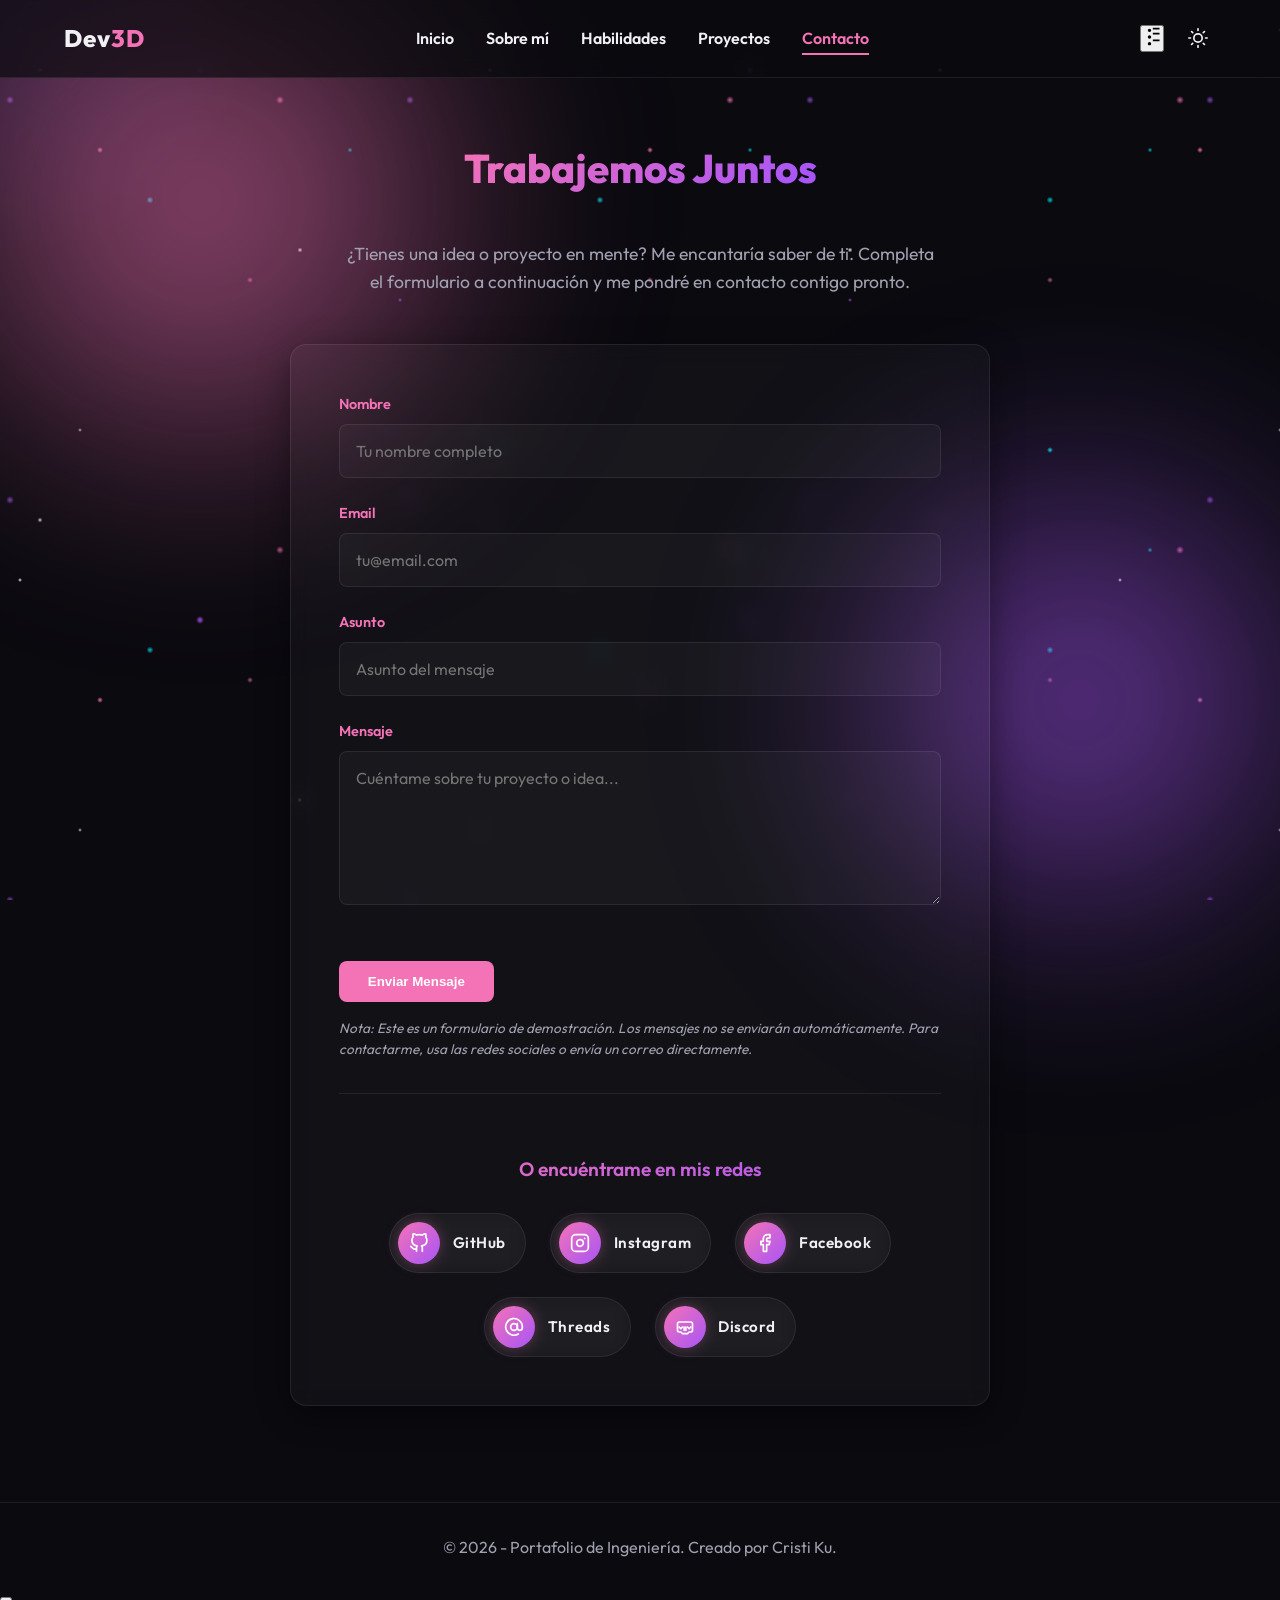
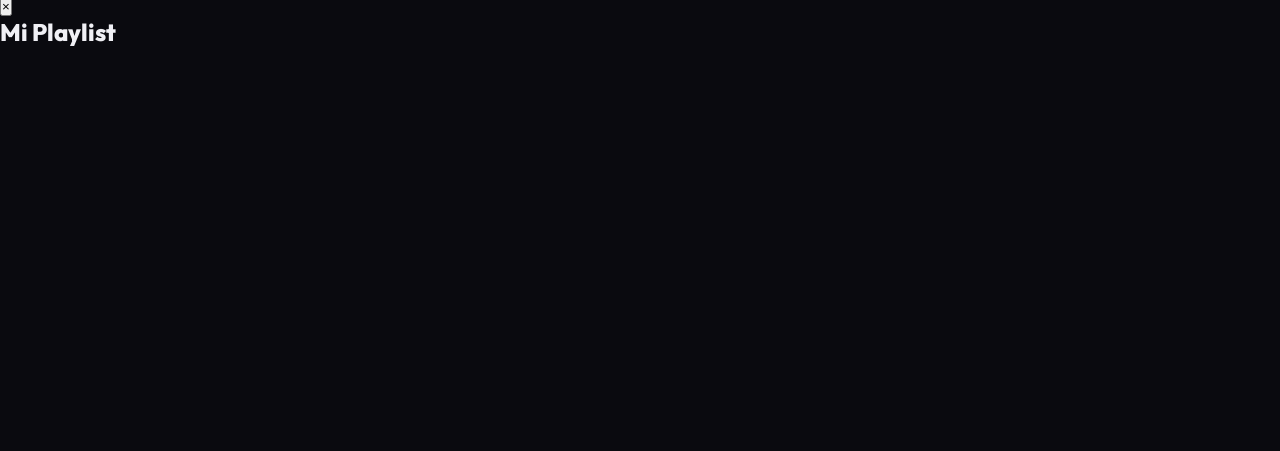
==== commit 5f498fc9: "Refactor Spotify integration: Update modal structure, remove old player code, and enhance UI element" ====
--- a/contacto.html
+++ b/contacto.html
@@ -4,7 +4,7 @@
 <head>
     <meta charset="UTF-8">
     <meta name="viewport" content="width=device-width, initial-scale=1.0">
-    <title>Contacto | Dev3D</title>
+    <title>Dev3D | Conectemos</title>
 
     <!-- Google Fonts -->
     <link rel="preconnect" href="https://fonts.googleapis.com">
@@ -39,10 +39,9 @@
             </ul>
         </nav>
         <div class="header-buttons">
-            <button id="spotify-toggle" class="btn-spotify" title="Abrir Playlist de Spotify">
+            <button id="spotify-player-btn" class="spotify-btn-player" title="Reproductor de Spotify">
                 <svg xmlns="http://www.w3.org/2000/svg" width="20" height="20" viewBox="0 0 24 24" fill="currentColor">
-                    <circle cx="12" cy="12" r="10" fill="none" stroke="currentColor" stroke-width="2"/>
-                    <path d="M8 12a1 1 0 1 1 2 0 1 1 0 0 1-2 0zm4-2a1 1 0 1 1 2 0v4a1 1 0 1 1-2 0v-4zm4 1a1 1 0 1 1 2 0 1 1 0 0 1-2 0z" fill="currentColor"/>
+                    <path d="M9 18c-1.104 0-2 .896-2 2s.896 2 2 2 2-.896 2-2-.896-2-2-2zm0-8c-1.104 0-2 .896-2 2s.896 2 2 2 2-.896 2-2-.896-2-2-2zm0-8C7.896 2 7 2.896 7 4s.896 2 2 2 2-.896 2-2-.896-2-2-2zm12 7h-8v-2h8v2zm0 8h-8v-2h8v2zm0-16h-8v2h8V2z"/>
                 </svg>
             </button>
             <button id="theme-toggle" class="btn-theme">
@@ -66,13 +65,6 @@
         </button>
     </header>
 
-    <!-- Spotify Modal Widget -->
-    <div id="spotify-modal" class="spotify-modal">
-        <div class="spotify-modal-content">
-            <button class="spotify-close" id="spotify-close">&times;</button>
-            <iframe style="border-radius: 12px;" src="https://open.spotify.com/embed/playlist/27rdnpNj0qfIB7ewwz4Sfk?utm_source=generator" width="100%" height="380" frameBorder="0" allowfullscreen="" allow="autoplay; clipboard-write; encrypted-media; fullscreen; picture-in-picture" loading="lazy"></iframe>
-        </div>
-    </div>
 
     <!-- Página Contacto -->
     <section class="page-section">
@@ -203,16 +195,29 @@
             contactForm.reset();
         });
 
-        // Spotify Widget Toggle
-        const spotifyToggle = document.getElementById('spotify-toggle');
+
+    </script>
+
+    <!-- Spotify Player Modal -->
+    <div id="spotify-modal" class="spotify-player-modal">
+        <div class="spotify-modal-content">
+            <button id="spotify-close-btn" class="spotify-close-btn">&times;</button>
+            <h2>Mi Playlist</h2>
+            <iframe style="border-radius: 12px; margin-top: 1rem;" src="https://open.spotify.com/embed/playlist/27rdnpNj0qfIB7ewwz4Sfk?utm_source=generator" width="100%" height="380" frameBorder="0" allowfullscreen="" allow="autoplay; clipboard-write; encrypted-media; fullscreen; picture-in-picture" loading="lazy"></iframe>
+        </div>
+    </div>
+
+    <script>
+        // Spotify Player Modal
+        const spotifyBtn = document.getElementById('spotify-player-btn');
         const spotifyModal = document.getElementById('spotify-modal');
-        const spotifyClose = document.getElementById('spotify-close');
-
-        spotifyToggle.addEventListener('click', () => {
-            spotifyModal.classList.toggle('active');
-        });
-
-        spotifyClose.addEventListener('click', () => {
+        const spotifyCloseBtn = document.getElementById('spotify-close-btn');
+
+        spotifyBtn.addEventListener('click', () => {
+            spotifyModal.classList.add('active');
+        });
+
+        spotifyCloseBtn.addEventListener('click', () => {
             spotifyModal.classList.remove('active');
         });
 
@@ -221,39 +226,14 @@
                 spotifyModal.classList.remove('active');
             }
         });
+
+        // Cerrar con tecla ESC
+        document.addEventListener('keydown', (e) => {
+            if (e.key === 'Escape' && spotifyModal.classList.contains('active')) {
+                spotifyModal.classList.remove('active');
+            }
+        });
     </script>
-
-    <!-- Reproductor de Spotify Minimalista -->
-    <div class="spotify-player-container">
-        <div id="spotify-login">
-            <h3>🎵 Spotify Player</h3>
-            <p>Conecta tu cuenta para reproducir música</p>
-            <button class="spotify-login-btn" onclick="window.spotifyPlayer?.loginWithSpotify()">Conectar</button>
-        </div>
-        
-        <div id="spotify-player">
-            <div class="spotify-track-info">
-                <img id="track-image" src="" alt="Album" style="display: none;">
-                <div class="spotify-track-text">
-                    <div id="track-name">Sin canción</div>
-                    <div id="track-artist">-</div>
-                </div>
-            </div>
-            
-            <select id="playlist-select"></select>
-            
-            <div class="spotify-controls">
-                <button class="spotify-btn" id="prev-btn" title="Anterior">⏮</button>
-                <button class="spotify-btn" id="play-btn" title="Reproducir/Pausar">▶</button>
-                <button class="spotify-btn" id="next-btn" title="Siguiente">⏭</button>
-            </div>
-            
-            <button class="spotify-logout-btn" id="spotify-logout">Desconectar</button>
-        </div>
-    </div>
-
-    <!-- Script del Reproductor Spotify -->
-    <script src="./spotify-player.js"></script>
 </body>
 
 </html>
--- a/style.css
+++ b/style.css
@@ -363,106 +363,35 @@
     background: var(--glass-border);
 }
 
+/* Spotify Link */
+.spotify-link {
+    display: flex;
+    align-items: center;
+    justify-content: center;
+    color: var(--text-primary);
+    padding: 0.5rem;
+    border-radius: 50%;
+    transition: all 0.3s;
+    text-decoration: none;
+    cursor: pointer;
+}
+
+.spotify-link:hover {
+    background: var(--glass-border);
+    color: #1DB954;
+    transform: scale(1.1);
+}
+
+.spotify-link svg {
+    width: 20px;
+    height: 20px;
+}
+
 /* Header Buttons Container */
 .header-buttons {
     display: flex;
     gap: 1rem;
     align-items: center;
-}
-
-/* Spotify Toggle Button */
-.btn-spotify {
-    background: none;
-    border: none;
-    color: var(--text-primary);
-    cursor: pointer;
-    padding: 0.5rem;
-    border-radius: 50%;
-    display: flex;
-    align-items: center;
-    justify-content: center;
-    transition: all 0.3s;
-}
-
-.btn-spotify:hover {
-    background: var(--glass-border);
-    transform: scale(1.1);
-}
-
-.btn-spotify:hover svg {
-    filter: drop-shadow(0 0 8px var(--accent-color));
-}
-
-/* Spotify Modal */
-.spotify-modal {
-    position: fixed;
-    top: 0;
-    left: 0;
-    width: 100%;
-    height: 100%;
-    background: rgba(0, 0, 0, 0.7);
-    backdrop-filter: blur(5px);
-    z-index: 2000;
-    display: flex;
-    align-items: center;
-    justify-content: center;
-    opacity: 0;
-    visibility: hidden;
-    transition: opacity 0.3s ease, visibility 0.3s ease;
-    padding: 2rem;
-}
-
-.spotify-modal.active {
-    opacity: 1;
-    visibility: visible;
-}
-
-.spotify-modal-content {
-    background: var(--bg-primary);
-    border: 1px solid var(--glass-border);
-    border-radius: 16px;
-    padding: 2rem;
-    width: 100%;
-    max-width: 500px;
-    max-height: 500px;
-    overflow-y: auto;
-    position: relative;
-    box-shadow: 0 20px 60px rgba(0, 0, 0, 0.5);
-    animation: slideUp 0.4s ease-out;
-}
-
-@keyframes slideUp {
-    from {
-        opacity: 0;
-        transform: translateY(30px);
-    }
-    to {
-        opacity: 1;
-        transform: translateY(0);
-    }
-}
-
-.spotify-close {
-    position: absolute;
-    top: 1rem;
-    right: 1.5rem;
-    background: none;
-    border: none;
-    font-size: 2rem;
-    color: var(--text-primary);
-    cursor: pointer;
-    width: 40px;
-    height: 40px;
-    display: flex;
-    align-items: center;
-    justify-content: center;
-    border-radius: 50%;
-    transition: all 0.3s;
-}
-
-.spotify-close:hover {
-    background: var(--glass-border);
-    transform: rotate(90deg) scale(1.1);
 }
 
 /* Botones */
@@ -1495,218 +1424,4 @@
     width: 100%;
 }
 
-/* ==========================================
-   REPRODUCTOR DE SPOTIFY MINIMALISTA
-   ========================================== */
-
-.spotify-player-container {
-    position: fixed;
-    bottom: 20px;
-    right: 20px;
-    z-index: 999;
-    animation: slideInRight 0.5s ease-out;
-}
-
-/* Sección de Login */
-#spotify-login {
-    background: var(--glass-bg);
-    backdrop-filter: blur(10px);
-    border: 1px solid var(--glass-border);
-    border-radius: 16px;
-    padding: 1.5rem;
-    width: 320px;
-    box-shadow: var(--card-shadow);
-    text-align: center;
-}
-
-#spotify-login h3 {
-    color: var(--text-primary);
-    margin-bottom: 0.5rem;
-    font-size: 1rem;
-    font-weight: 600;
-}
-
-#spotify-login p {
-    color: var(--text-secondary);
-    font-size: 0.85rem;
-    margin-bottom: 1rem;
-    line-height: 1.4;
-}
-
-.spotify-login-btn {
-    background: linear-gradient(135deg, var(--gradient-start), var(--gradient-end));
-    color: white;
-    border: none;
-    padding: 0.75rem 1.5rem;
-    border-radius: 25px;
-    font-weight: 600;
-    cursor: pointer;
-    transition: transform 0.2s, box-shadow 0.2s;
-    font-size: 0.9rem;
-}
-
-.spotify-login-btn:hover {
-    transform: translateY(-2px);
-    box-shadow: 0 8px 20px rgba(244, 114, 182, 0.3);
-}
-
-/* Reproductor Minimalista */
-#spotify-player {
-    background: var(--glass-bg);
-    backdrop-filter: blur(10px);
-    border: 1px solid var(--glass-border);
-    border-radius: 16px;
-    padding: 1.25rem;
-    width: 320px;
-    box-shadow: var(--card-shadow);
-    display: none;
-}
-
-/* Información de la Canción Actual */
-.spotify-track-info {
-    display: flex;
-    gap: 1rem;
-    margin-bottom: 1.25rem;
-    align-items: flex-start;
-}
-
-#track-image {
-    width: 60px;
-    height: 60px;
-    border-radius: 8px;
-    object-fit: cover;
-    background: var(--bg-secondary);
-}
-
-.spotify-track-text {
-    flex: 1;
-    min-width: 0;
-}
-
-#track-name {
-    color: var(--text-primary);
-    font-weight: 600;
-    font-size: 0.95rem;
-    margin-bottom: 0.25rem;
-    white-space: nowrap;
-    overflow: hidden;
-    text-overflow: ellipsis;
-}
-
-#track-artist {
-    color: var(--text-secondary);
-    font-size: 0.8rem;
-    white-space: nowrap;
-    overflow: hidden;
-    text-overflow: ellipsis;
-}
-
-/* Selector de Playlists */
-#playlist-select {
-    width: 100%;
-    padding: 0.65rem;
-    background: var(--bg-secondary);
-    color: var(--text-primary);
-    border: 1px solid var(--glass-border);
-    border-radius: 8px;
-    font-size: 0.85rem;
-    margin-bottom: 1rem;
-    cursor: pointer;
-    font-family: 'Outfit', sans-serif;
-    transition: border-color 0.2s;
-}
-
-#playlist-select:hover,
-#playlist-select:focus {
-    border-color: var(--accent-color);
-    outline: none;
-}
-
-/* Controles de Reproducción */
-.spotify-controls {
-    display: flex;
-    gap: 0.75rem;
-    justify-content: center;
-    margin-bottom: 1rem;
-}
-
-.spotify-btn {
-    background: var(--bg-secondary);
-    color: var(--text-primary);
-    border: 1px solid var(--glass-border);
-    width: 40px;
-    height: 40px;
-    border-radius: 50%;
-    display: flex;
-    align-items: center;
-    justify-content: center;
-    cursor: pointer;
-    transition: all 0.2s;
-    font-size: 0.9rem;
-}
-
-.spotify-btn:hover {
-    background: var(--accent-color);
-    color: white;
-    border-color: var(--accent-color);
-    transform: scale(1.1);
-}
-
-.spotify-btn:active {
-    transform: scale(0.95);
-}
-
-#play-btn {
-    background: var(--accent-color);
-    color: white;
-    border-color: var(--accent-color);
-    width: 48px;
-    height: 48px;
-    font-weight: 600;
-}
-
-#play-btn:hover {
-    background: var(--accent-hover);
-    border-color: var(--accent-hover);
-}
-
-/* Botón de Logout */
-.spotify-logout-btn {
-    width: 100%;
-    padding: 0.6rem;
-    background: transparent;
-    color: var(--text-secondary);
-    border: 1px solid var(--glass-border);
-    border-radius: 8px;
-    font-size: 0.8rem;
-    cursor: pointer;
-    transition: all 0.2s;
-    font-family: 'Outfit', sans-serif;
-}
-
-.spotify-logout-btn:hover {
-    color: var(--accent-color);
-    border-color: var(--accent-color);
-}
-
-/* Responsive para Mobile */
-@media (max-width: 640px) {
-    .spotify-player-container {
-        bottom: 10px;
-        right: 10px;
-    }
-    
-    #spotify-login,
-    #spotify-player {
-        width: 280px;
-    }
-    
-    .spotify-track-info {
-        margin-bottom: 1rem;
-    }
-    
-    #track-image {
-        width: 50px;
-        height: 50px;
-    }
-}
+
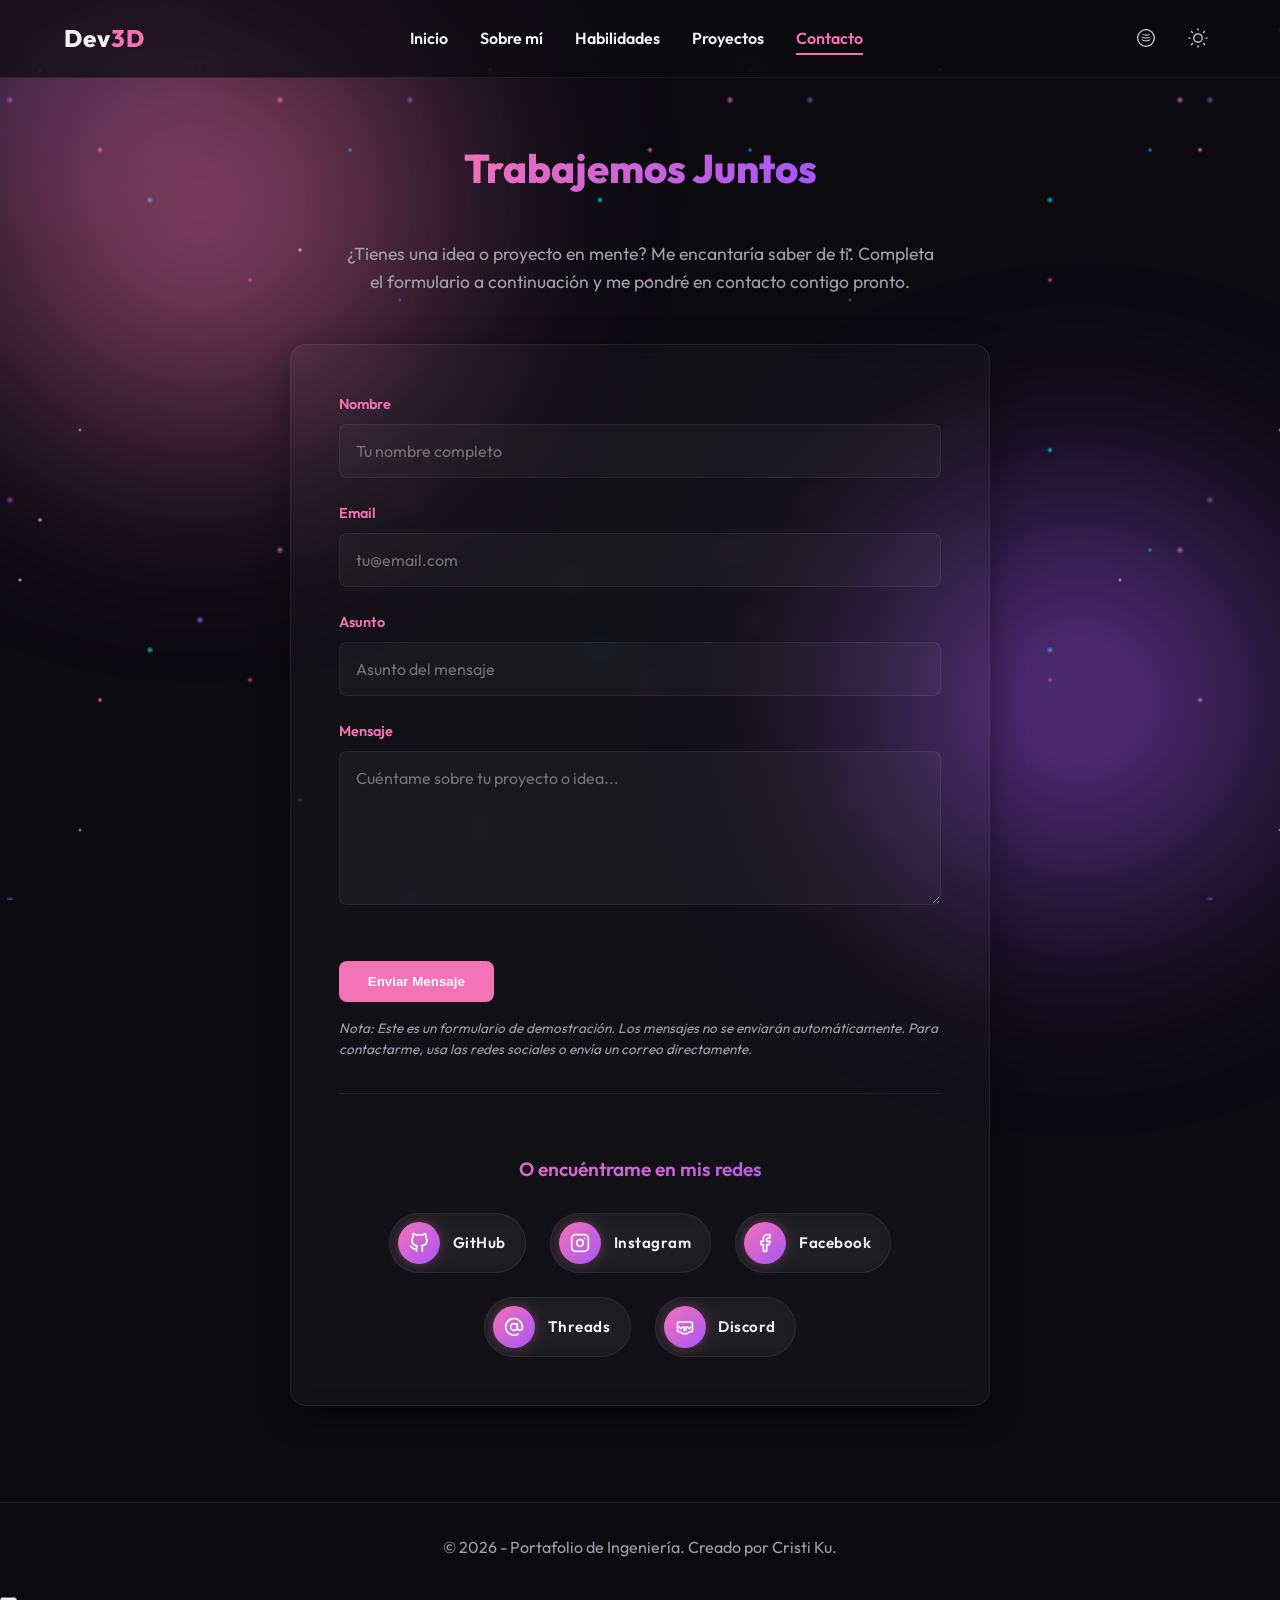
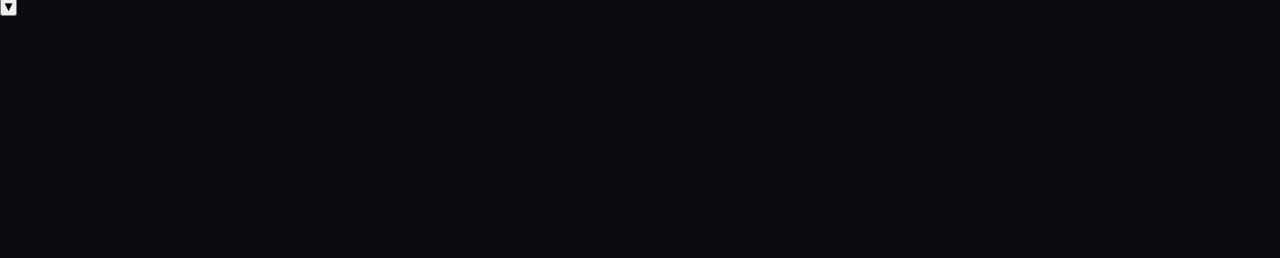
==== commit 5aaf5306: "feat: enhance Spotify player integration with floating player and improved UI elements across multip" ====
--- a/contacto.html
+++ b/contacto.html
@@ -41,28 +41,32 @@
         <div class="header-buttons">
             <button id="spotify-player-btn" class="spotify-btn-player" title="Reproductor de Spotify">
                 <svg xmlns="http://www.w3.org/2000/svg" width="20" height="20" viewBox="0 0 24 24" fill="currentColor">
-                    <path d="M9 18c-1.104 0-2 .896-2 2s.896 2 2 2 2-.896 2-2-.896-2-2-2zm0-8c-1.104 0-2 .896-2 2s.896 2 2 2 2-.896 2-2-.896-2-2-2zm0-8C7.896 2 7 2.896 7 4s.896 2 2 2 2-.896 2-2-.896-2-2-2zm12 7h-8v-2h8v2zm0 8h-8v-2h8v2zm0-16h-8v2h8V2z"/>
+                    <!-- Círculo externo -->
+                    <circle cx="12" cy="12" r="10" fill="none" stroke="currentColor" stroke-width="1.5"/>
+                    <!-- Barras onduladas de Spotify -->
+                    <path d="M7 11c0 0 1 1 5 1s5-1 5-1" stroke="currentColor" stroke-width="1.2" fill="none" stroke-linecap="round"/>
+                    <path d="M7 14c0 0 1.5 1.5 5 1.5s5-1.5 5-1.5" stroke="currentColor" stroke-width="1.2" fill="none" stroke-linecap="round"/>
+                    <path d="M8 8c0 0 1 0.5 4 0.5s4-0.5 4-0.5" stroke="currentColor" stroke-width="1.2" fill="none" stroke-linecap="round"/>
                 </svg>
             </button>
             <button id="theme-toggle" class="btn-theme">
-            <svg class="sun-icon" xmlns="http://www.w3.org/2000/svg" width="20" height="20" viewBox="0 0 24 24"
-                fill="none" stroke="currentColor" stroke-width="2" stroke-linecap="round" stroke-linejoin="round">
-                <circle cx="12" cy="12" r="5"></circle>
-                <line x1="12" y1="1" x2="12" y2="3"></line>
-                <line x1="12" y1="21" x2="12" y2="23"></line>
-                <line x1="4.22" y1="4.22" x2="5.64" y2="5.64"></line>
-                <line x1="18.36" y1="18.36" x2="19.78" y2="19.78"></line>
-                <line x1="1" y1="12" x2="3" y2="12"></line>
-                <line x1="21" y1="12" x2="23" y2="12"></line>
-                <line x1="4.22" y1="19.78" x2="5.64" y2="18.36"></line>
-                <line x1="18.36" y1="5.64" x2="19.78" y2="4.22"></line>
-            </svg>
-            <svg class="moon-icon" xmlns="http://www.w3.org/2000/svg" width="20" height="20" viewBox="0 0 24 24"
-                fill="none" stroke="currentColor" stroke-width="2" stroke-linecap="round" stroke-linejoin="round"
-                style="display: none;">
-                <path d="M21 12.79A9 9 0 1 1 11.21 3 7 7 0 0 0 21 12.79z"></path>
-            </svg>
-        </button>
+                <svg class="sun-icon" xmlns="http://www.w3.org/2000/svg" width="20" height="20" viewBox="0 0 24 24" fill="none" stroke="currentColor" stroke-width="1.5" stroke-linecap="round" stroke-linejoin="round">
+                    <!-- Sol minimalista -->
+                    <circle cx="12" cy="12" r="5"></circle>
+                    <line x1="12" y1="1" x2="12" y2="2.5"></line>
+                    <line x1="12" y1="21.5" x2="12" y2="23"></line>
+                    <line x1="4.22" y1="4.22" x2="5.36" y2="5.36"></line>
+                    <line x1="18.64" y1="18.64" x2="19.78" y2="19.78"></line>
+                    <line x1="1" y1="12" x2="2.5" y2="12"></line>
+                    <line x1="21.5" y1="12" x2="23" y2="12"></line>
+                    <line x1="4.22" y1="19.78" x2="5.36" y2="18.64"></line>
+                    <line x1="18.64" y1="5.36" x2="19.78" y2="4.22"></line>
+                </svg>
+                <svg class="moon-icon" xmlns="http://www.w3.org/2000/svg" width="20" height="20" viewBox="0 0 24 24" fill="none" stroke="currentColor" stroke-width="1.5" stroke-linecap="round" stroke-linejoin="round" style="display: none;">
+                    <!-- Luna delgada minimalista -->
+                    <path d="M21 12.79A9 9 0 1 1 11.21 3 7 7 0 0 0 21 12.79z"></path>
+                </svg>
+            </button>
     </header>
 
 
@@ -202,8 +206,8 @@
     <div id="spotify-modal" class="spotify-player-modal">
         <div class="spotify-modal-content">
             <button id="spotify-close-btn" class="spotify-close-btn">&times;</button>
-            <h2>Mi Playlist</h2>
-            <iframe style="border-radius: 12px; margin-top: 1rem;" src="https://open.spotify.com/embed/playlist/27rdnpNj0qfIB7ewwz4Sfk?utm_source=generator" width="100%" height="380" frameBorder="0" allowfullscreen="" allow="autoplay; clipboard-write; encrypted-media; fullscreen; picture-in-picture" loading="lazy"></iframe>
+            <h2>🎵 Mi Playlist</h2>
+            <iframe style="border-radius: 12px; margin-top: 1rem;" src="https://open.spotify.com/embed/playlist/27rdnpNj0qfIB7ewwz4Sfk?utm_source=generator" width="100%" height="450" frameBorder="0" allowfullscreen="" allow="autoplay; clipboard-write; encrypted-media; fullscreen; picture-in-picture" loading="lazy"></iframe>
         </div>
     </div>
 
@@ -226,12 +230,27 @@
                 spotifyModal.classList.remove('active');
             }
         });
-
-        // Cerrar con tecla ESC
-        document.addEventListener('keydown', (e) => {
-            if (e.key === 'Escape' && spotifyModal.classList.contains('active')) {
-                spotifyModal.classList.remove('active');
-            }
+    </script>
+
+    <!-- Reproductor Flotante Spotify -->
+    <div id="floating-player" class="floating-spotify-player">
+        <button id="toggle-player-btn" class="toggle-player-btn" title="Minimizar/Expandir Reproductor">
+            ▼
+        </button>
+        <div id="player-content" class="player-content">
+            <iframe style="border-radius: 12px;" src="https://open.spotify.com/embed/playlist/27rdnpNj0qfIB7ewwz4Sfk?utm_source=generator" width="100%" height="232" frameBorder="0" allowfullscreen="" allow="autoplay; clipboard-write; encrypted-media; fullscreen; picture-in-picture" loading="lazy"></iframe>
+        </div>
+    </div>
+
+    <script>
+        // Toggle Floating Player
+        const toggleBtn = document.getElementById('toggle-player-btn');
+        const playerContent = document.getElementById('player-content');
+        const floatingPlayer = document.getElementById('floating-player');
+
+        toggleBtn.addEventListener('click', () => {
+            playerContent.classList.toggle('hidden');
+            toggleBtn.textContent = playerContent.classList.contains('hidden') ? '▲' : '▼';
         });
     </script>
 </body>
--- a/style.css
+++ b/style.css
@@ -346,8 +346,9 @@
     width: 100%;
 }
 
-.btn-theme {
-    background: none;
+.btn-theme,
+.spotify-btn-player {
+    background: transparent;
     border: none;
     color: var(--text-primary);
     cursor: pointer;
@@ -356,11 +357,18 @@
     display: flex;
     align-items: center;
     justify-content: center;
-    transition: background 0.3s;
-}
-
-.btn-theme:hover {
-    background: var(--glass-border);
+    transition: all 0.3s cubic-bezier(0.25, 0.46, 0.45, 0.94);
+    opacity: 0.9;
+}
+
+.btn-theme:hover,
+.spotify-btn-player:hover {
+    opacity: 1;
+    transform: scale(1.08);
+}
+
+.spotify-btn-player:hover {
+    color: #1DB954;
 }
 
 /* Spotify Link */
@@ -371,15 +379,14 @@
     color: var(--text-primary);
     padding: 0.5rem;
     border-radius: 50%;
-    transition: all 0.3s;
+    transition: all 0.3s cubic-bezier(0.25, 0.46, 0.45, 0.94);
     text-decoration: none;
     cursor: pointer;
 }
 
 .spotify-link:hover {
-    background: var(--glass-border);
     color: #1DB954;
-    transform: scale(1.1);
+    transform: scale(1.08);
 }
 
 .spotify-link svg {
@@ -1424,4 +1431,82 @@
     width: 100%;
 }
 
-
+/* ====================================
+   SPOTIFY PLAYER MODAL - LOCAL PLAYLIST
+   ==================================== */
+
+.spotify-player-modal {
+    position: fixed;
+    top: 0;
+    left: 0;
+    width: 100%;
+    height: 100%;
+    background: rgba(0, 0, 0, 0.6);
+    backdrop-filter: blur(5px);
+    display: flex;
+    justify-content: center;
+    align-items: center;
+    z-index: 1000;
+    opacity: 0;
+    visibility: hidden;
+    transition: opacity 0.3s ease, visibility 0.3s ease;
+}
+
+.spotify-player-modal.active {
+    opacity: 1;
+    visibility: visible;
+}
+
+.spotify-modal-content {
+    background: var(--glass-bg);
+    border: 1px solid var(--glass-border);
+    border-radius: 16px;
+    padding: 2rem;
+    width: 90%;
+    max-width: 500px;
+    max-height: 70vh;
+    overflow-y: auto;
+    position: relative;
+    box-shadow: var(--card-shadow);
+    backdrop-filter: blur(10px);
+}
+
+.spotify-modal-content h2 {
+    color: var(--text-primary);
+    margin-bottom: 1.5rem;
+    font-size: 1.5rem;
+    text-align: center;
+}
+
+.spotify-close-btn {
+    position: absolute;
+    top: 1rem;
+    right: 1rem;
+    background: none;
+    border: none;
+    font-size: 1.8rem;
+    color: var(--text-primary);
+    cursor: pointer;
+    transition: color var(--transition-speed) ease, transform var(--transition-speed) ease;
+    z-index: 1001;
+}
+
+.spotify-close-btn:hover {
+    color: var(--accent-color);
+    transform: scale(1.2);
+}
+
+/* Playlist Container */
+/* Responsive */
+@media (max-width: 768px) {
+    .spotify-modal-content {
+        width: 95%;
+        max-height: 80vh;
+        padding: 1.5rem;
+    }
+
+    .spotify-close-btn {
+        font-size: 1.5rem;
+    }
+}
+
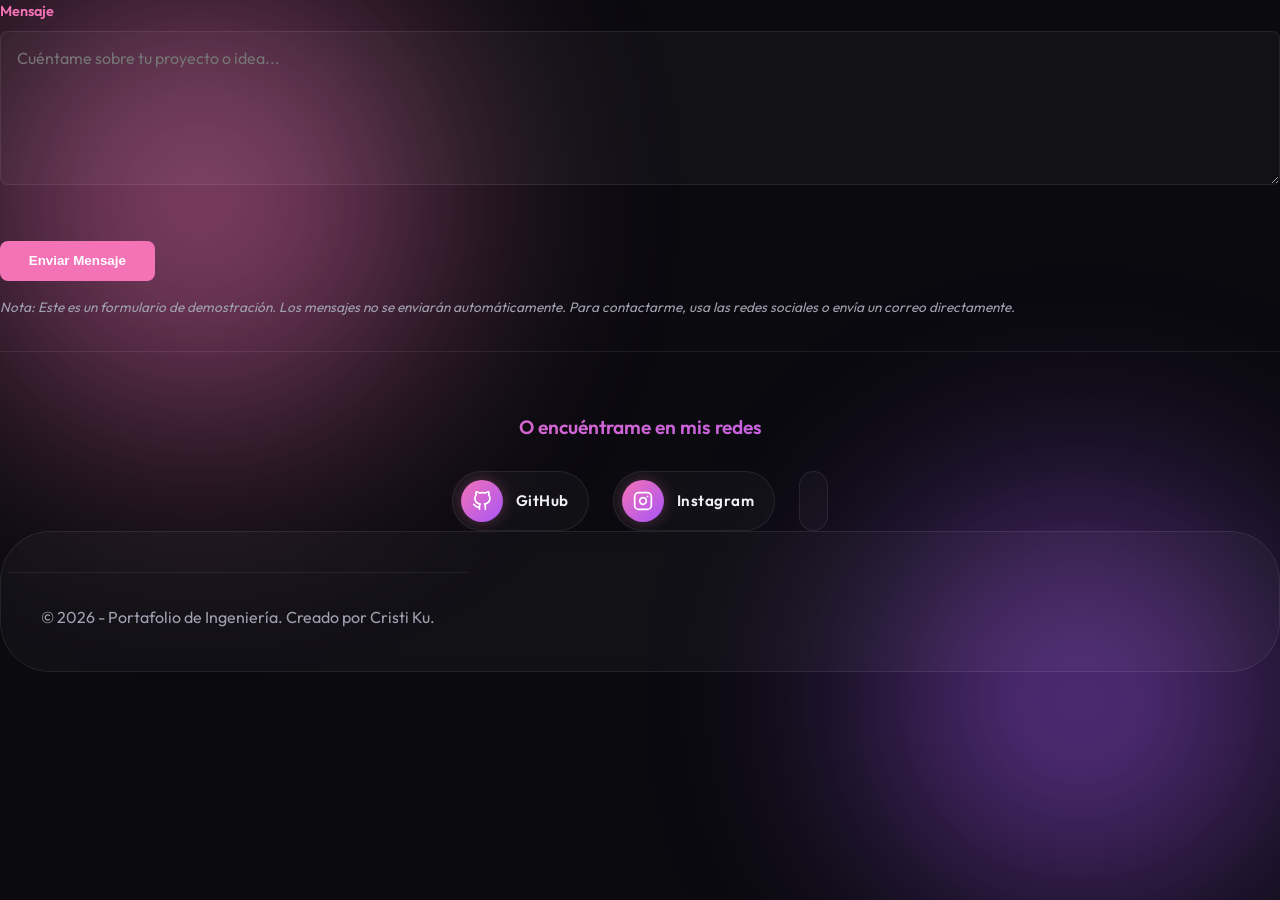
==== commit fc1cdc23: "refactor: remove Spotify player and modal from multiple pages for cleaner UI" ====
--- a/contacto.html
+++ b/contacto.html
@@ -15,82 +15,6 @@
     <link rel="stylesheet" href="./style.css">
 </head>
 
-<body>
-    <!-- Efecto Galaxia -->
-    <div id="galaxy-stars"></div>
-    
-    <!-- Efectos Extra Increíbles -->
-    <div class="shooting-stars">
-        <span></span><span></span><span></span><span></span><span></span><span></span>
-    </div>
-    <div class="magical-dust"></div>
-    <div id="cursor-glow"></div>
-
-    <!-- Navbar -->
-    <header class="glass-header">
-        <div class="logo">Dev<span>3D</span></div>
-        <nav>
-            <ul class="nav-links">
-                <li><a href="./index.html">Inicio</a></li>
-                <li><a href="./sobre-mi.html">Sobre mí</a></li>
-                <li><a href="./habilidades.html">Habilidades</a></li>
-                <li><a href="./proyectos.html">Proyectos</a></li>
-                <li><a href="./contacto.html" class="active">Contacto</a></li>
-            </ul>
-        </nav>
-        <div class="header-buttons">
-            <button id="spotify-player-btn" class="spotify-btn-player" title="Reproductor de Spotify">
-                <svg xmlns="http://www.w3.org/2000/svg" width="20" height="20" viewBox="0 0 24 24" fill="currentColor">
-                    <!-- Círculo externo -->
-                    <circle cx="12" cy="12" r="10" fill="none" stroke="currentColor" stroke-width="1.5"/>
-                    <!-- Barras onduladas de Spotify -->
-                    <path d="M7 11c0 0 1 1 5 1s5-1 5-1" stroke="currentColor" stroke-width="1.2" fill="none" stroke-linecap="round"/>
-                    <path d="M7 14c0 0 1.5 1.5 5 1.5s5-1.5 5-1.5" stroke="currentColor" stroke-width="1.2" fill="none" stroke-linecap="round"/>
-                    <path d="M8 8c0 0 1 0.5 4 0.5s4-0.5 4-0.5" stroke="currentColor" stroke-width="1.2" fill="none" stroke-linecap="round"/>
-                </svg>
-            </button>
-            <button id="theme-toggle" class="btn-theme">
-                <svg class="sun-icon" xmlns="http://www.w3.org/2000/svg" width="20" height="20" viewBox="0 0 24 24" fill="none" stroke="currentColor" stroke-width="1.5" stroke-linecap="round" stroke-linejoin="round">
-                    <!-- Sol minimalista -->
-                    <circle cx="12" cy="12" r="5"></circle>
-                    <line x1="12" y1="1" x2="12" y2="2.5"></line>
-                    <line x1="12" y1="21.5" x2="12" y2="23"></line>
-                    <line x1="4.22" y1="4.22" x2="5.36" y2="5.36"></line>
-                    <line x1="18.64" y1="18.64" x2="19.78" y2="19.78"></line>
-                    <line x1="1" y1="12" x2="2.5" y2="12"></line>
-                    <line x1="21.5" y1="12" x2="23" y2="12"></line>
-                    <line x1="4.22" y1="19.78" x2="5.36" y2="18.64"></line>
-                    <line x1="18.64" y1="5.36" x2="19.78" y2="4.22"></line>
-                </svg>
-                <svg class="moon-icon" xmlns="http://www.w3.org/2000/svg" width="20" height="20" viewBox="0 0 24 24" fill="none" stroke="currentColor" stroke-width="1.5" stroke-linecap="round" stroke-linejoin="round" style="display: none;">
-                    <!-- Luna delgada minimalista -->
-                    <path d="M21 12.79A9 9 0 1 1 11.21 3 7 7 0 0 0 21 12.79z"></path>
-                </svg>
-            </button>
-    </header>
-
-
-    <!-- Página Contacto -->
-    <section class="page-section">
-        <h1 class="section-title"><span class="gradient-text">Trabajemos Juntos</span></h1>
-        <p class="section-description">¿Tienes una idea o proyecto en mente? Me encantaría saber de ti. Completa el formulario a continuación y me pondré en contacto contigo pronto.</p>
-
-        <div class="contact-container glass-card">
-            <form id="contact-form">
-                <div class="form-group">
-                    <label for="name">Nombre</label>
-                    <input type="text" id="name" placeholder="Tu nombre completo" required>
-                </div>
-
-                <div class="form-group">
-                    <label for="email">Email</label>
-                    <input type="email" id="email" placeholder="tu@email.com" required>
-                </div>
-
-                <div class="form-group">
-                    <label for="subject">Asunto</label>
-                    <input type="text" id="subject" placeholder="Asunto del mensaje" required>
-                </div>
 
                 <div class="form-group">
                     <label for="message">Mensaje</label>
@@ -118,25 +42,6 @@
                         <span class="social-text">Instagram</span>
                     </a>
                     <a href="https://www.facebook.com/share/1BVay3SPo3/" target="_blank" class="social-icon facebook" title="Facebook">
-                        <span class="icon-wrapper">
-                            <svg xmlns="http://www.w3.org/2000/svg" width="24" height="24" viewBox="0 0 24 24" fill="none" stroke="currentColor" stroke-width="2" stroke-linecap="round" stroke-linejoin="round"><path d="M18 2h-3a5 5 0 0 0-5 5v3H7v4h3v8h4v-8h3l1-4h-4V7a1 1 0 0 1 1-1h3z"></path></svg>
-                        </span>
-                        <span class="social-text">Facebook</span>
-                    </a>
-                    <a href="https://www.threads.com/@crisnx._" target="_blank" class="social-icon threads" title="Threads">
-                        <span class="icon-wrapper">
-                            <svg xmlns="http://www.w3.org/2000/svg" width="24" height="24" viewBox="0 0 24 24" fill="none" stroke="currentColor" stroke-width="2" stroke-linecap="round" stroke-linejoin="round"><circle cx="12" cy="12" r="4"/><path d="M16 8v5a3 3 0 0 0 6 0v-1a10 10 0 1 0-4.8 8.4"/></svg>
-                        </span>
-                        <span class="social-text">Threads</span>
-                    </a>
-                    <a href="javascript:void(0);" onclick="alert('Mi usuario de Discord es: cristina_ku');" class="social-icon discord" title="Discord: cristina_ku">
-                        <span class="icon-wrapper">
-                            <svg xmlns="http://www.w3.org/2000/svg" width="24" height="24" viewBox="0 0 24 24" fill="none" stroke="currentColor" stroke-width="2" stroke-linecap="round" stroke-linejoin="round"><path d="m9 12-2 2-2-2"/><path d="m15 12 2 2 2-2"/><path d="M11 12v4"/><path d="M13 12v4"/><path d="M21 16V8a2 2 0 0 0-2-2H5a2 2 0 0 0-2 2v8a2 2 0 0 0 2 2h2l2 2h6l2-2h2a2 2 0 0 0 2-2z"/></svg>
-                        </span>
-                        <span class="social-text">Discord</span>
-                    </a>
-                </div>
-            </div>
         </div>
     </section>
 
@@ -201,58 +106,6 @@
 
 
     </script>
-
-    <!-- Spotify Player Modal -->
-    <div id="spotify-modal" class="spotify-player-modal">
-        <div class="spotify-modal-content">
-            <button id="spotify-close-btn" class="spotify-close-btn">&times;</button>
-            <h2>🎵 Mi Playlist</h2>
-            <iframe style="border-radius: 12px; margin-top: 1rem;" src="https://open.spotify.com/embed/playlist/27rdnpNj0qfIB7ewwz4Sfk?utm_source=generator" width="100%" height="450" frameBorder="0" allowfullscreen="" allow="autoplay; clipboard-write; encrypted-media; fullscreen; picture-in-picture" loading="lazy"></iframe>
-        </div>
-    </div>
-
-    <script>
-        // Spotify Player Modal
-        const spotifyBtn = document.getElementById('spotify-player-btn');
-        const spotifyModal = document.getElementById('spotify-modal');
-        const spotifyCloseBtn = document.getElementById('spotify-close-btn');
-
-        spotifyBtn.addEventListener('click', () => {
-            spotifyModal.classList.add('active');
-        });
-
-        spotifyCloseBtn.addEventListener('click', () => {
-            spotifyModal.classList.remove('active');
-        });
-
-        spotifyModal.addEventListener('click', (e) => {
-            if (e.target === spotifyModal) {
-                spotifyModal.classList.remove('active');
-            }
-        });
-    </script>
-
-    <!-- Reproductor Flotante Spotify -->
-    <div id="floating-player" class="floating-spotify-player">
-        <button id="toggle-player-btn" class="toggle-player-btn" title="Minimizar/Expandir Reproductor">
-            ▼
-        </button>
-        <div id="player-content" class="player-content">
-            <iframe style="border-radius: 12px;" src="https://open.spotify.com/embed/playlist/27rdnpNj0qfIB7ewwz4Sfk?utm_source=generator" width="100%" height="232" frameBorder="0" allowfullscreen="" allow="autoplay; clipboard-write; encrypted-media; fullscreen; picture-in-picture" loading="lazy"></iframe>
-        </div>
-    </div>
-
-    <script>
-        // Toggle Floating Player
-        const toggleBtn = document.getElementById('toggle-player-btn');
-        const playerContent = document.getElementById('player-content');
-        const floatingPlayer = document.getElementById('floating-player');
-
-        toggleBtn.addEventListener('click', () => {
-            playerContent.classList.toggle('hidden');
-            toggleBtn.textContent = playerContent.classList.contains('hidden') ? '▲' : '▼';
-        });
-    </script>
 </body>
 
 </html>
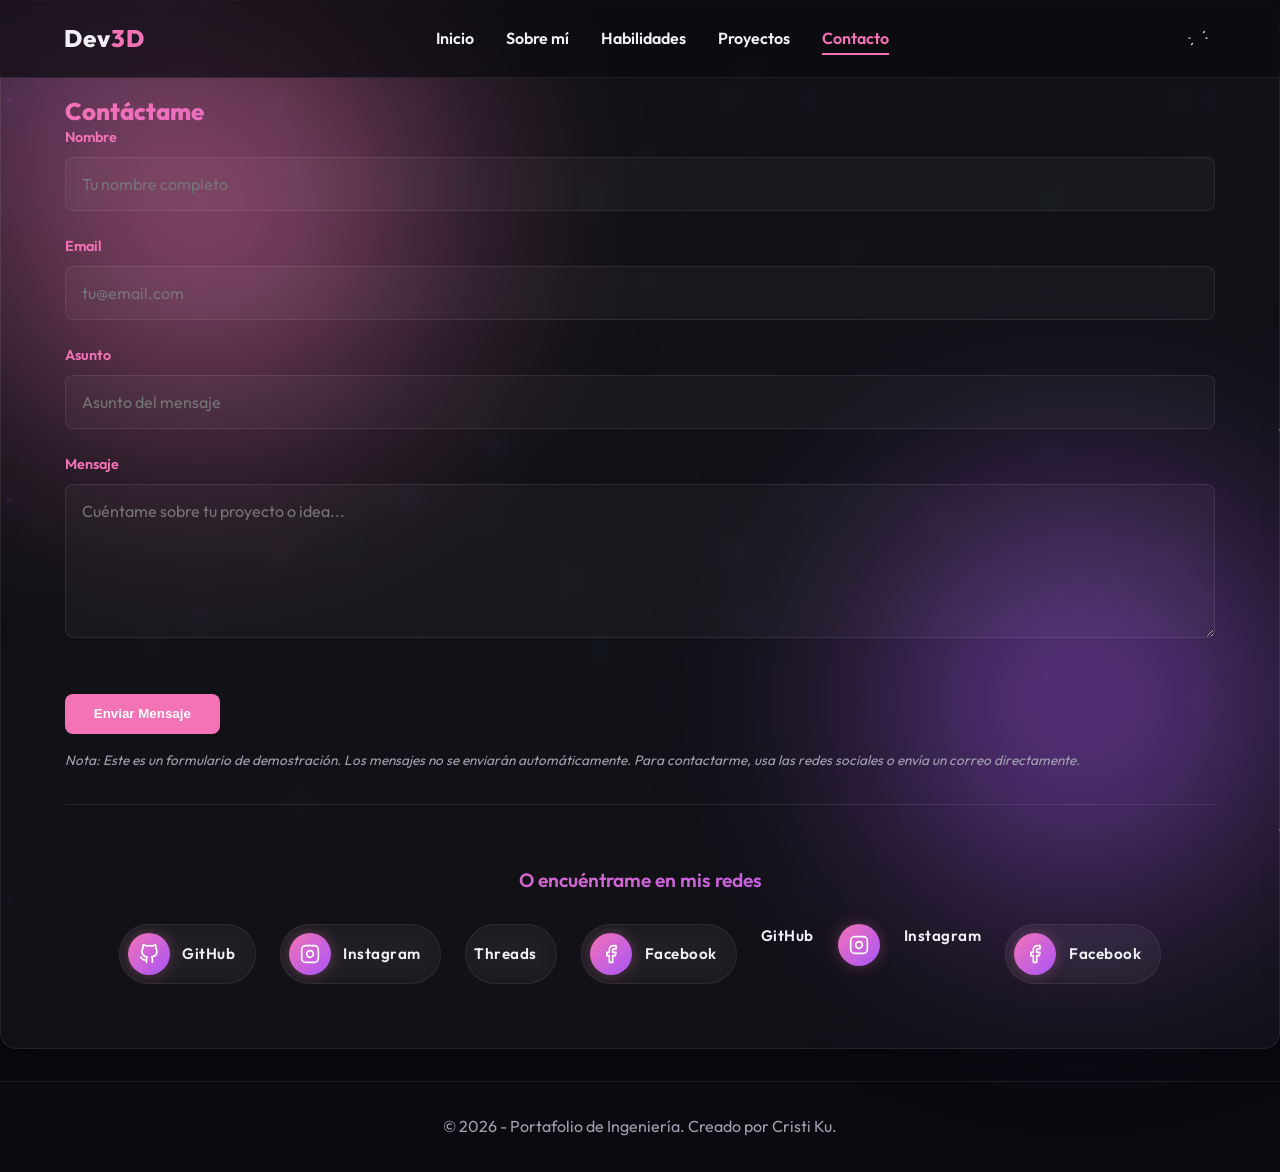
==== commit dda50481: "feat: redesign contact page with new form and navigation enhancements" ====
--- a/contacto.html
+++ b/contacto.html
@@ -1,47 +1,116 @@
 <!DOCTYPE html>
 <html lang="es">
-
 <head>
     <meta charset="UTF-8">
     <meta name="viewport" content="width=device-width, initial-scale=1.0">
-    <title>Dev3D | Conectemos</title>
-
+    <title>Contacto - Dev3D</title>
     <!-- Google Fonts -->
     <link rel="preconnect" href="https://fonts.googleapis.com">
     <link rel="preconnect" href="https://fonts.gstatic.com" crossorigin>
     <link href="https://fonts.googleapis.com/css2?family=Outfit:wght@300;400;600;800&display=swap" rel="stylesheet">
-
     <!-- CSS -->
     <link rel="stylesheet" href="./style.css">
 </head>
+<body>
+    <!-- Galaxy effects -->
+    <div id="galaxy-stars"></div>
+    <div class="shooting-stars"><span></span><span></span><span></span><span></span><span></span><span></span><span></span></div>
+    <div class="magical-dust"></div>
+    <div id="cursor-glow"></div>
 
+    <!-- Navbar -->
+    <header class="glass-header">
+        <div class="logo">Dev<span>3D</span></div>
+        <nav>
+            <ul class="nav-links">
+                <li><a href="./index.html">Inicio</a></li>
+                <li><a href="./sobre-mi.html">Sobre mí</a></li>
+                <li><a href="./habilidades.html">Habilidades</a></li>
+                <li><a href="./proyectos.html">Proyectos</a></li>
+                <li><a href="./contacto.html" class="active">Contacto</a></li>
+            </ul>
+        </nav>
+        <div class="header-buttons">
+            <button id="theme-toggle" class="btn-theme">
+                <svg class="sun-icon" xmlns="http://www.w3.org/2000/svg" width="20" height="20" viewBox="0 0 24 24" fill="none" stroke="currentColor" stroke-width="1.5" stroke-linecap="round" stroke-linejoin="round">
+                    <line x1="1" y1="12" x2="2.5" y2="12"></line>
+                    <line x1="21.5" y1="12" x2="23" y2="12"></line>
+                    <line x1="4.22" y1="19.78" x2="5.36" y2="18.64"></line>
+                    <line x1="18.64" y1="5.36" x2="19.78" y2="4.22"></line>
+                </svg>
+                <svg class="moon-icon" xmlns="http://www.w3.org/2000/svg" width="20" height="20" viewBox="0 0 24 24" fill="none" stroke="currentColor" stroke-width="1.5" stroke-linecap="round" stroke-linejoin="round" style="display:none;">
+                    <path d="M21 12.79A9 9 0 1 1 11.21 3 7 7 0 0 0 21 12.79z"></path>
+                </svg>
+            </button>
+        </div>
+    </header>
 
-                <div class="form-group">
-                    <label for="message">Mensaje</label>
-                    <textarea id="message" rows="6" placeholder="Cuéntame sobre tu proyecto o idea..." required></textarea>
-                </div>
+    <!-- Contact Section -->
+    <section class="contact-section glass-card">
+        <h2 class="gradient-text">Contáctame</h2>
+        <form id="contact-form">
+            <div class="form-group">
+                <label for="name">Nombre</label>
+                <input type="text" id="name" placeholder="Tu nombre completo" required>
+            </div>
+            <div class="form-group">
+                <label for="email">Email</label>
+                <input type="email" id="email" placeholder="tu@email.com" required>
+            </div>
+            <div class="form-group">
+                <label for="subject">Asunto</label>
+                <input type="text" id="subject" placeholder="Asunto del mensaje" required>
+            </div>
+            <div class="form-group">
+                <label for="message">Mensaje</label>
+                <textarea id="message" rows="6" placeholder="Cuéntame sobre tu proyecto o idea..." required></textarea>
+            </div>
+            <button type="submit" class="btn-primary">Enviar Mensaje</button>
+            <p class="form-note">Nota: Este es un formulario de demostración. Los mensajes no se enviarán automáticamente. Para contactarme, usa las redes sociales o envía un correo directamente.</p>
+        </form>
 
-                <button type="submit" class="btn-primary">Enviar Mensaje</button>
-                <p class="form-note">Nota: Este es un formulario de demostración. Los mensajes no se enviarán automáticamente. Para contactarme, usa las redes sociales o envía un correo directamente.</p>
-            </form>
+        <!-- Redes Sociales -->
+        <div class="social-links">
+            <h2 class="gradient-text" style="text-align:center; margin:2rem 0 1rem; font-weight:600; font-size:1.2rem;">O encuéntrame en mis redes</h2>
+            <div class="social-icons-container">
+                <a href="https://github.com/CristinaKu16" target="_blank" class="social-icon github" title="GitHub">
+    <span class="icon-wrapper">
+        <svg xmlns="http://www.w3.org/2000/svg" width="24" height="24" viewBox="0 0 24 24" fill="none" stroke="currentColor" stroke-width="2" stroke-linecap="round" stroke-linejoin="round"><path d="M9 19c-5 1.5-5-2.5-7-3m14 6v-3.87a3.37 3.37 0 0 0-.94-2.61c3.14-.35 6.44-1.54 6.44-7A5.44 5.44 0 0 0 20 4.77 5.07 5.07 0 0 0 19.91 1S18.73.65 16 2.48a13.38 13.38 0 0 0-7 0C6.27.65 5.09 1 5.09 1A5.07 5.07 0 0 0 5 4.77a5.44 5.44 0 0 0-1.5 3.78c0 5.42 3.3 6.61 6.44 7A3.37 3.37 0 0 0 9 18.13V22"/></svg>
+    </span>
+    <span class="social-text">GitHub</span>
+</a>
+<a href="https://www.instagram.com/crisnx._/" target="_blank" class="social-icon instagram" title="Instagram">
+    <span class="icon-wrapper">
+        <svg xmlns="http://www.w3.org/2000/svg" width="24" height="24" viewBox="0 0 24 24" fill="none" stroke="currentColor" stroke-width="2" stroke-linecap="round" stroke-linejoin="round"><rect x="2" y="2" width="20" height="20" rx="5" ry="5"/><path d="M16 11.37A4 4 0 1 1 12.63 8 4 4 0 0 1 16 11.37z"/></svg>
+    </span>
+    <span class="social-text">Instagram</span>
+</a>
+<a href="https://www.threads.com/@crisnx._" target="_blank" class="social-icon threads" title="Threads">
+    <span class="social-text">Threads</span>
+</a>
+<a href="https://www.facebook.com/share/18oapAzZv5/" target="_blank" class="social-icon facebook" title="Facebook">
+    <span class="icon-wrapper">
+        <svg xmlns="http://www.w3.org/2000/svg" width="24" height="24" viewBox="0 0 24 24" fill="none" stroke="currentColor" stroke-width="2" stroke-linecap="round" stroke-linejoin="round"><path d="M18 2h-3a5 5 0 0 0-5 5v3H7v4h3v8h4v-8h3l1-4h-4V7a1 1 0 0 1 1-1h3z"/></svg>
+    </span>
+    <span class="social-text">Facebook</span>
+</a>
+                    
+                    </span>
+                    <span class="social-text">GitHub</span>
+                </a>
 
-            <!-- Redes Sociales -->
-            <div class="social-links">
-                <h2 class="gradient-text" style="text-align: center; margin: 2rem 0 1rem; font-weight: 600; font-size: 1.2rem;">O encuéntrame en mis redes</h2>
-                <div class="social-icons-container">
-                    <a href="https://github.com/CristinaKu16" target="_blank" class="social-icon github" title="GitHub">
-                        <span class="icon-wrapper">
-                            <svg xmlns="http://www.w3.org/2000/svg" width="24" height="24" viewBox="0 0 24 24" fill="none" stroke="currentColor" stroke-width="2" stroke-linecap="round" stroke-linejoin="round"><path d="M9 19c-5 1.5-5-2.5-7-3m14 6v-3.87a3.37 3.37 0 0 0-.94-2.61c3.14-.35 6.44-1.54 6.44-7A5.44 5.44 0 0 0 20 4.77 5.07 5.07 0 0 0 19.91 1S18.73.65 16 2.48a13.38 13.38 0 0 0-7 0C6.27.65 5.09 1 5.09 1A5.07 5.07 0 0 0 5 4.77a5.44 5.44 0 0 0-1.5 3.78c0 5.42 3.3 6.61 6.44 7A3.37 3.37 0 0 0 9 18.13V22"></path></svg>
-                        </span>
-                        <span class="social-text">GitHub</span>
-                    </a>
-                    <a href="https://www.instagram.com/crisnx._/" target="_blank" class="social-icon instagram" title="Instagram">
-                        <span class="icon-wrapper">
-                            <svg xmlns="http://www.w3.org/2000/svg" width="24" height="24" viewBox="0 0 24 24" fill="none" stroke="currentColor" stroke-width="2" stroke-linecap="round" stroke-linejoin="round"><rect x="2" y="2" width="20" height="20" rx="5" ry="5"></rect><path d="M16 11.37A4 4 0 1 1 12.63 8 4 4 0 0 1 16 11.37z"></path><line x1="17.5" y1="6.5" x2="17.51" y2="6.5"></line></svg>
-                        </span>
-                        <span class="social-text">Instagram</span>
-                    </a>
-                    <a href="https://www.facebook.com/share/1BVay3SPo3/" target="_blank" class="social-icon facebook" title="Facebook">
+                    <span class="icon-wrapper">
+                        <svg xmlns="http://www.w3.org/2000/svg" width="24" height="24" viewBox="0 0 24 24" fill="none" stroke="currentColor" stroke-width="2" stroke-linecap="round" stroke-linejoin="round"><rect x="2" y="2" width="20" height="20" rx="5" ry="5"></rect><path d="M16 11.37A4 4 0 1 1 12.63 8 4 4 0 0 1 16 11.37z"/></svg>
+                    </span>
+                    <span class="social-text">Instagram</span>
+                </a>
+                <a href="https://www.facebook.com/share/1BVay3SPo3/" target="_blank" class="social-icon facebook" title="Facebook">
+                    <span class="icon-wrapper">
+                        <svg xmlns="http://www.w3.org/2000/svg" width="24" height="24" viewBox="0 0 24 24" fill="none" stroke="currentColor" stroke-width="2" stroke-linecap="round" stroke-linejoin="round"><path d="M18 2h-3a5 5 0 0 0-5 5v3H7v4h3v8h4v-8h3l1-4h-4V7a1 1 0 0 1 1-1h3z"/></svg>
+                    </span>
+                    <span class="social-text">Facebook</span>
+                </a>
+            </div>
         </div>
     </section>
 
@@ -49,7 +118,7 @@
         <p>&copy; 2026 - Portafolio de Ingeniería. Creado por Cristi Ku.</p>
     </footer>
 
-    <!-- Script de Temas y Efectos -->
+    <!-- Scripts -->
     <script>
         // Cursor Glow
         const cursorGlow = document.getElementById('cursor-glow');
@@ -57,8 +126,7 @@
             cursorGlow.style.left = e.clientX + 'px';
             cursorGlow.style.top = e.clientY + 'px';
         });
-
-        // Generate Magical Dust
+        // Magical Dust
         const dustContainer = document.querySelector('.magical-dust');
         for (let i = 0; i < 40; i++) {
             const particle = document.createElement('div');
@@ -68,15 +136,12 @@
             particle.style.animationDuration = 5 + Math.random() * 5 + 's';
             dustContainer.appendChild(particle);
         }
-
         // Theme Toggle
         const themeToggleBtn = document.getElementById('theme-toggle');
         const sunIcon = document.querySelector('.sun-icon');
         const moonIcon = document.querySelector('.moon-icon');
-
         themeToggleBtn.addEventListener('click', () => {
             document.body.classList.toggle('light-mode');
-            
             if (document.body.classList.contains('light-mode')) {
                 sunIcon.style.display = 'none';
                 moonIcon.style.display = 'block';
@@ -87,25 +152,29 @@
                 localStorage.setItem('theme', 'dark');
             }
         });
-
-        // Cargar tema guardado
         const savedTheme = localStorage.getItem('theme');
         if (savedTheme === 'light') {
             document.body.classList.add('light-mode');
             sunIcon.style.display = 'none';
             moonIcon.style.display = 'block';
         }
-
-        // Formulario
+        // Contact Form
         const contactForm = document.getElementById('contact-form');
         contactForm.addEventListener('submit', (e) => {
             e.preventDefault();
             alert('¡Gracias por tu mensaje! Aunque este es un formulario de demostración, tu mensaje ha sido procesado. Pronto me pondré en contacto contigo.');
             contactForm.reset();
         });
-
-
+        // Active navigation link
+        document.addEventListener('DOMContentLoaded', () => {
+            const currentPage = window.location.pathname.split('/').pop() || 'index.html';
+            document.querySelectorAll('.nav-links a').forEach(link => {
+                link.classList.remove('active');
+                if (link.getAttribute('href').includes(currentPage)) {
+                    link.classList.add('active');
+                }
+            });
+        });
     </script>
 </body>
-
 </html>
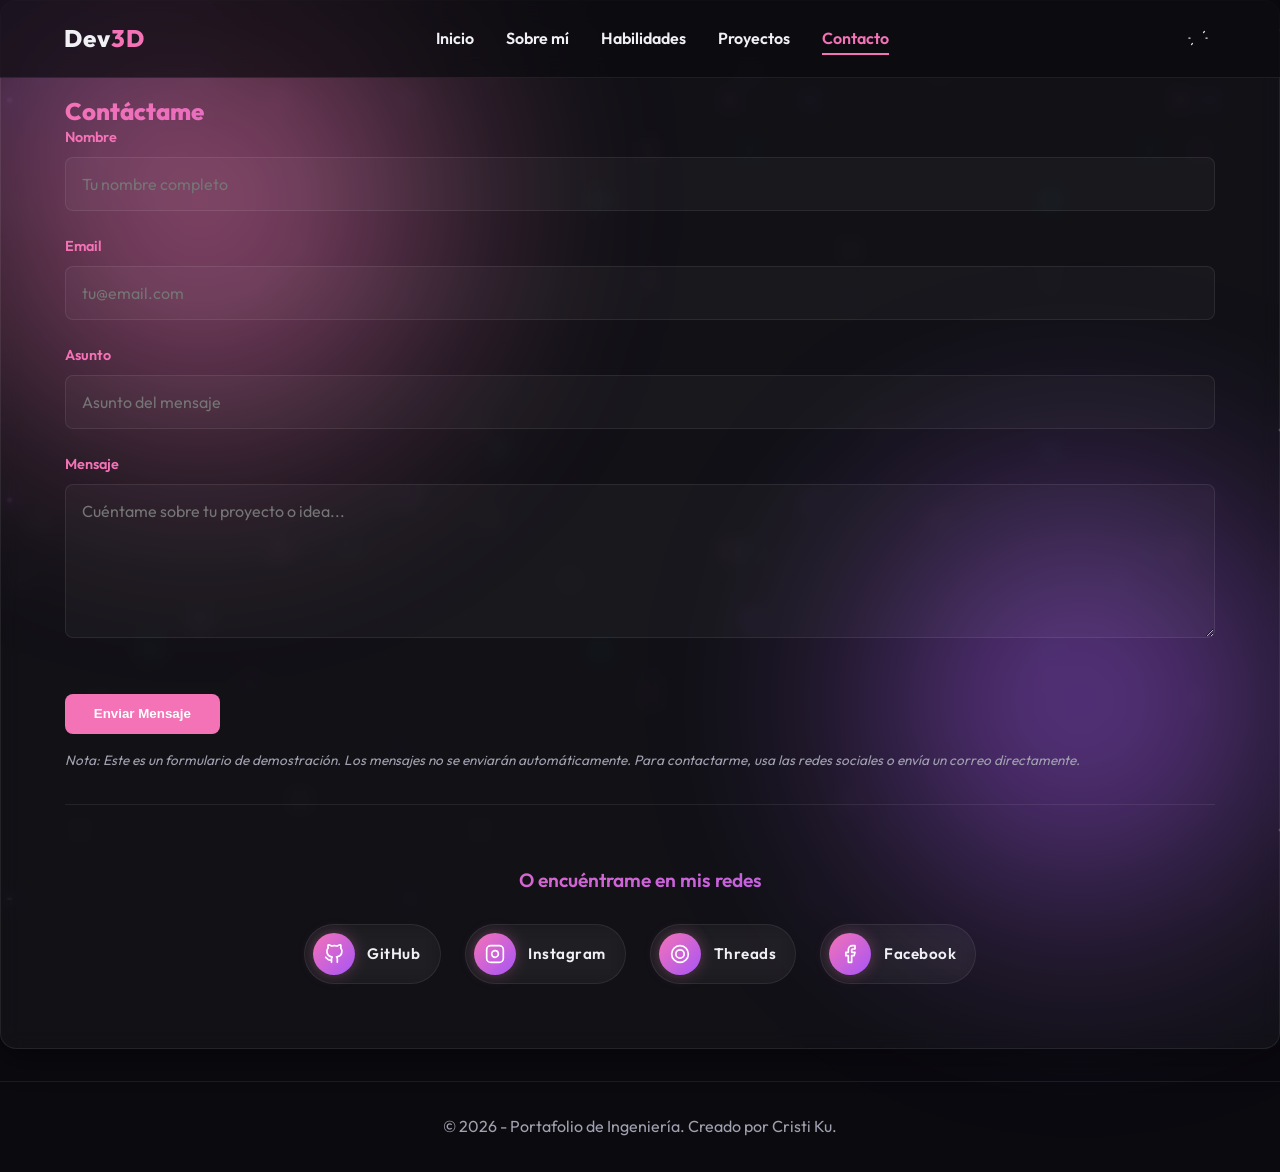
==== commit 02546222: "feat: update social media links and icons in contact section for improved accessibility" ====
--- a/contacto.html
+++ b/contacto.html
@@ -74,37 +74,27 @@
             <h2 class="gradient-text" style="text-align:center; margin:2rem 0 1rem; font-weight:600; font-size:1.2rem;">O encuéntrame en mis redes</h2>
             <div class="social-icons-container">
                 <a href="https://github.com/CristinaKu16" target="_blank" class="social-icon github" title="GitHub">
-    <span class="icon-wrapper">
-        <svg xmlns="http://www.w3.org/2000/svg" width="24" height="24" viewBox="0 0 24 24" fill="none" stroke="currentColor" stroke-width="2" stroke-linecap="round" stroke-linejoin="round"><path d="M9 19c-5 1.5-5-2.5-7-3m14 6v-3.87a3.37 3.37 0 0 0-.94-2.61c3.14-.35 6.44-1.54 6.44-7A5.44 5.44 0 0 0 20 4.77 5.07 5.07 0 0 0 19.91 1S18.73.65 16 2.48a13.38 13.38 0 0 0-7 0C6.27.65 5.09 1 5.09 1A5.07 5.07 0 0 0 5 4.77a5.44 5.44 0 0 0-1.5 3.78c0 5.42 3.3 6.61 6.44 7A3.37 3.37 0 0 0 9 18.13V22"/></svg>
-    </span>
-    <span class="social-text">GitHub</span>
-</a>
-<a href="https://www.instagram.com/crisnx._/" target="_blank" class="social-icon instagram" title="Instagram">
-    <span class="icon-wrapper">
-        <svg xmlns="http://www.w3.org/2000/svg" width="24" height="24" viewBox="0 0 24 24" fill="none" stroke="currentColor" stroke-width="2" stroke-linecap="round" stroke-linejoin="round"><rect x="2" y="2" width="20" height="20" rx="5" ry="5"/><path d="M16 11.37A4 4 0 1 1 12.63 8 4 4 0 0 1 16 11.37z"/></svg>
-    </span>
-    <span class="social-text">Instagram</span>
-</a>
-<a href="https://www.threads.com/@crisnx._" target="_blank" class="social-icon threads" title="Threads">
-    <span class="social-text">Threads</span>
-</a>
-<a href="https://www.facebook.com/share/18oapAzZv5/" target="_blank" class="social-icon facebook" title="Facebook">
-    <span class="icon-wrapper">
-        <svg xmlns="http://www.w3.org/2000/svg" width="24" height="24" viewBox="0 0 24 24" fill="none" stroke="currentColor" stroke-width="2" stroke-linecap="round" stroke-linejoin="round"><path d="M18 2h-3a5 5 0 0 0-5 5v3H7v4h3v8h4v-8h3l1-4h-4V7a1 1 0 0 1 1-1h3z"/></svg>
-    </span>
-    <span class="social-text">Facebook</span>
-</a>
-                    
+                    <span class="icon-wrapper">
+                        <svg xmlns="http://www.w3.org/2000/svg" width="24" height="24" viewBox="0 0 24 24" fill="none" stroke="currentColor" stroke-width="2" stroke-linecap="round" stroke-linejoin="round"><path d="M9 19c-5 1.5-5-2.5-7-3m14 6v-3.87a3.37 3.37 0 0 0-.94-2.61c3.14-.35 6.44-1.54 6.44-7A5.44 5.44 0 0 0 20 4.77 5.07 5.07 0 0 0 19.91 1S18.73.65 16 2.48a13.38 13.38 0 0 0-7 0C6.27.65 5.09 1 5.09 1A5.07 5.07 0 0 0 5 4.77a5.44 5.44 0 0 0-1.5 3.78c0 5.42 3.3 6.61 6.44 7A3.37 3.37 0 0 0 9 18.13V22"/></svg>
                     </span>
                     <span class="social-text">GitHub</span>
                 </a>
-
+                <a href="https://www.instagram.com/crisnx._/" target="_blank" class="social-icon instagram" title="Instagram">
                     <span class="icon-wrapper">
-                        <svg xmlns="http://www.w3.org/2000/svg" width="24" height="24" viewBox="0 0 24 24" fill="none" stroke="currentColor" stroke-width="2" stroke-linecap="round" stroke-linejoin="round"><rect x="2" y="2" width="20" height="20" rx="5" ry="5"></rect><path d="M16 11.37A4 4 0 1 1 12.63 8 4 4 0 0 1 16 11.37z"/></svg>
+                        <svg xmlns="http://www.w3.org/2000/svg" width="24" height="24" viewBox="0 0 24 24" fill="none" stroke="currentColor" stroke-width="2" stroke-linecap="round" stroke-linejoin="round"><rect x="2" y="2" width="20" height="20" rx="5" ry="5"/><path d="M16 11.37A4 4 0 1 1 12.63 8 4 4 0 0 1 16 11.37z"/></svg>
                     </span>
                     <span class="social-text">Instagram</span>
                 </a>
-                <a href="https://www.facebook.com/share/1BVay3SPo3/" target="_blank" class="social-icon facebook" title="Facebook">
+                <a href="https://www.threads.com/@crisnx._" target="_blank" class="social-icon threads" title="Threads">
+                    <span class="icon-wrapper">
+                        <svg xmlns="http://www.w3.org/2000/svg" width="24" height="24" viewBox="0 0 24 24" fill="none" stroke="currentColor" stroke-width="2" stroke-linecap="round" stroke-linejoin="round">
+                            <path d="M12 2c5.523 0 10 4.477 10 10s-4.477 10-10 10S2 17.523 2 12 6.477 2 12 2z"/>
+                            <path d="M7 12c0-2.761 2.239-5 5-5s5 2.239 5 5-2.239 5-5 5-5-2.239-5-5z"/>
+                        </svg>
+                    </span>
+                    <span class="social-text">Threads</span>
+                </a>
+                <a href="https://www.facebook.com/share/18oapAzZv5/" target="_blank" class="social-icon facebook" title="Facebook">
                     <span class="icon-wrapper">
                         <svg xmlns="http://www.w3.org/2000/svg" width="24" height="24" viewBox="0 0 24 24" fill="none" stroke="currentColor" stroke-width="2" stroke-linecap="round" stroke-linejoin="round"><path d="M18 2h-3a5 5 0 0 0-5 5v3H7v4h3v8h4v-8h3l1-4h-4V7a1 1 0 0 1 1-1h3z"/></svg>
                     </span>
